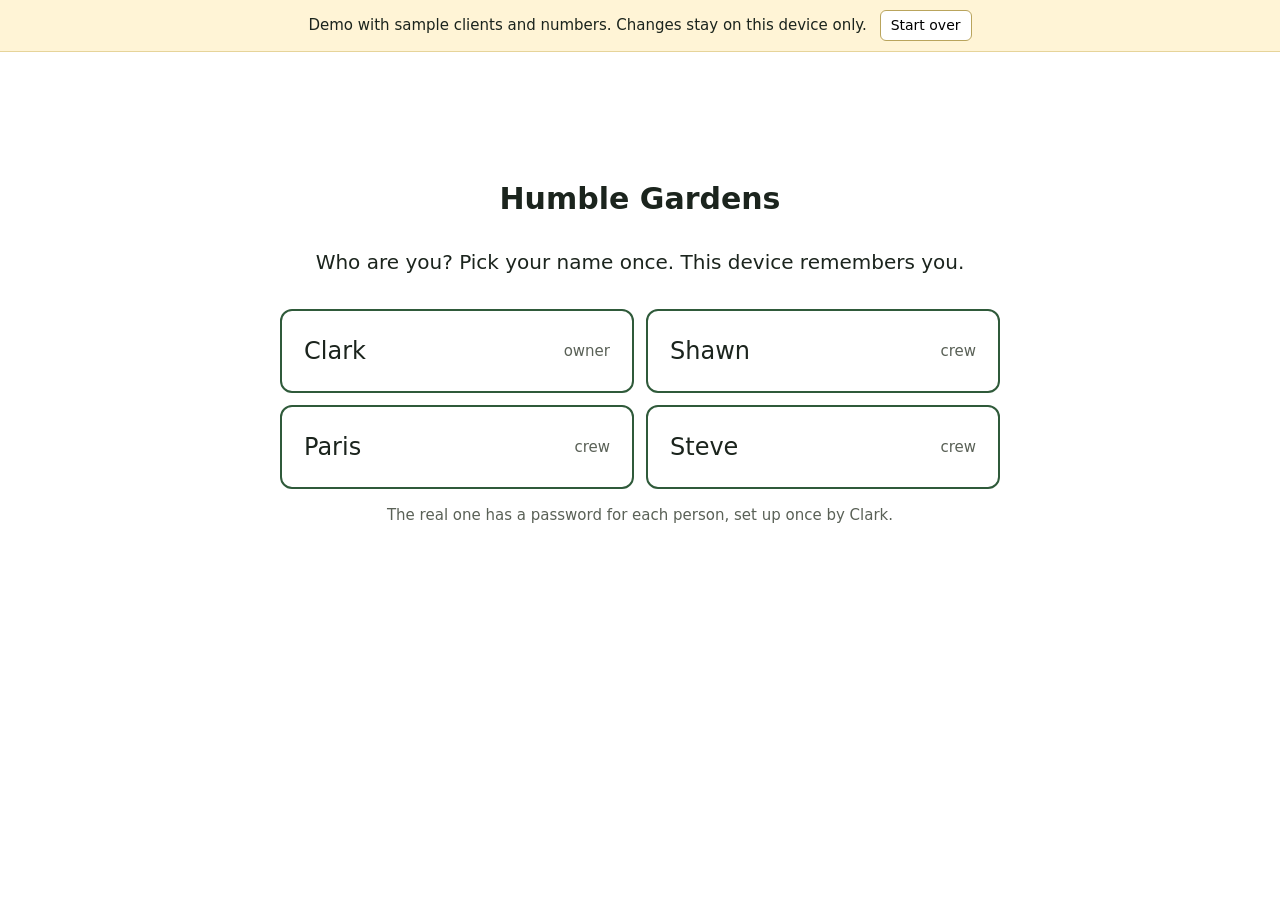
==== office/index.html @ 283f51b6 "Office demo: pick your name once, remembered on the device; no Switch person Co-Authored-By: Claude " ====
<!doctype html>
<html lang="en">
<head>
<meta charset="utf-8">
<meta name="viewport" content="width=device-width,initial-scale=1">
<meta name="robots" content="noindex">
<title>Humble Gardens Office</title>
<style>
:root{--g:#2f5a3a;--gl:#e4efe6;--ink:#1b241d;--mute:#5a6157;--line:#d5dbd3;--bg:#fff;--warn:#fff4d6}
*{box-sizing:border-box}
body{margin:0;background:var(--bg);color:var(--ink);font:17px/1.5 system-ui,-apple-system,Segoe UI,sans-serif}
.demo{background:var(--warn);border-bottom:1px solid #e6d49a;padding:10px 16px;font-size:15px;text-align:center}
.demo button{font:inherit;font-size:14px;margin-left:8px;padding:4px 10px;border:1px solid #b9a45c;background:#fff;border-radius:6px;cursor:pointer}
main{max-width:760px;margin:0 auto;padding:12px 16px 60px}
.top{display:flex;justify-content:space-between;align-items:center;gap:8px;flex-wrap:wrap}
.top a{color:var(--g);font-size:17px}
h1{font-size:30px;margin:10px 0 6px}h2{font-size:22px;margin:24px 0 10px}
a{color:var(--g)}
.big{display:block;width:100%;padding:22px;margin-top:18px;font:inherit;font-size:24px;background:var(--g);color:#fff;border:0;border-radius:12px;cursor:pointer;text-align:center;text-decoration:none}
.who{display:grid;gap:12px;margin-top:12px}
.who button{font:inherit;font-size:24px;padding:22px;border:2px solid var(--g);border-radius:12px;background:#fff;color:var(--ink);cursor:pointer;text-align:left;display:flex;justify-content:space-between;align-items:center}
.who small{font-size:15px;color:var(--mute)}
.days{display:grid;gap:10px}
.day{display:flex;justify-content:space-between;align-items:center;padding:20px;font-size:22px;border:2px solid var(--g);border-radius:12px;color:#1d3a25;text-decoration:none;background:#fff}
.day small{font-size:16px;color:var(--mute);margin-left:6px}.day.done{background:var(--gl)}.day.today{border-width:4px}
.day.future{border-color:#ddd;color:#666;padding:12px 20px;font-size:18px}.day i{font-size:16px;color:var(--mute)}
.day .l{display:flex;flex-direction:column}.day .jobs{font-size:14px;color:var(--mute);margin:2px 0 0}.day small{font-size:17px;color:#3c463f}.day.future small{color:#666}
.saved{background:var(--gl);border:2px solid var(--g);border-radius:12px;padding:14px;font-size:20px}
.stick{position:fixed;left:0;right:0;bottom:0;background:var(--bg);padding:6px 16px 12px;box-shadow:0 -6px 16px rgba(0,0,0,.08)}.stick .big{margin-top:4px}.stick .big small{display:block;font-size:17px;opacity:.9;white-space:nowrap;overflow:hidden;text-overflow:ellipsis}
body.entry main{padding-bottom:150px}.err{color:#a33;font-size:19px;margin:6px 0;min-height:1em}
.sample{position:absolute;right:16px;top:12px;font-size:13px;letter-spacing:1px;color:#a07a1a;border:1px solid #d7b45a;background:var(--warn);padding:2px 8px;border-radius:6px}.inv{position:relative}
.grid{display:grid;grid-template-columns:repeat(auto-fill,minmax(140px,1fr));gap:10px}.hrs{grid-template-columns:repeat(4,1fr)}
.pick{display:block;position:relative}.pick input{position:absolute;opacity:0}
.pick span{display:block;padding:20px 8px;text-align:center;font-size:20px;border:2px solid var(--g);border-radius:12px;cursor:pointer;background:#fff}
.pick input:checked+span{background:var(--g);color:#fff}.pick input:focus-visible+span{outline:3px solid #e0a020}.wide{margin-top:16px}
.hi,.total{font-size:20px}.wk{display:flex;justify-content:space-between;font-size:18px}
.have{padding-left:20px}.have li{font-size:20px;margin:8px 0}
.btn{font:inherit;font-size:16px;padding:8px 14px;border:1px solid var(--g);border-radius:8px;background:#fff;color:var(--g);cursor:pointer}
.btn.fill{background:var(--g);color:#fff}
.tiles{display:grid;grid-template-columns:repeat(auto-fit,minmax(150px,1fr));gap:10px}
.tile{border:1px solid var(--line);border-radius:12px;padding:12px 14px}.tile b{display:block;font-size:24px}.tile span{color:var(--mute);font-size:15px}
table{border-collapse:collapse;width:100%}td,th{border-bottom:1px solid var(--line);padding:8px 6px;text-align:left;vertical-align:top}th{font-size:14px;color:var(--mute);font-weight:600}
td.n,th.n{text-align:right;white-space:nowrap}
.tabs{display:flex;gap:6px;flex-wrap:wrap;margin:8px 0 4px}.tabs a{padding:8px 14px;border-radius:999px;border:1px solid var(--line);text-decoration:none;color:var(--ink)}.tabs a.on{background:var(--g);color:#fff;border-color:var(--g)}
.status{font-size:14px;padding:2px 8px;border-radius:999px;background:#eee}.status.paid{background:var(--gl);color:var(--g)}.status.sent{background:#e6eef8;color:#2a4d7a}
form.row{display:grid;grid-template-columns:repeat(auto-fit,minmax(150px,1fr));gap:8px;align-items:end}
form.row label{font-size:14px;color:var(--mute)}form.row input{width:100%;font:inherit;padding:10px;border:1px solid var(--line);border-radius:8px}
.note{color:var(--mute);font-size:15px}
.inv{border:1px solid var(--line);border-radius:12px;padding:24px;margin-top:12px;background:#fff}
.inv h3{margin:0;font-size:26px}.inv .sub{color:var(--mute);font-size:14px}
.acts{display:flex;gap:8px;flex-wrap:wrap;margin-top:14px}
.scroll{overflow-x:auto}
@media screen and (min-width:900px){
main{max-width:1120px;padding:16px 32px 60px}
.who{grid-template-columns:1fr 1fr;width:100%;max-width:720px;margin:12px auto 0}body:has(.who) main{text-align:center;min-height:72vh;display:flex;flex-direction:column;justify-content:center}body:has(.who) .who button{text-align:left}
.days{grid-template-columns:repeat(auto-fit,minmax(120px,1fr));gap:8px}
@media (min-width:1000px){.days{grid-template-columns:repeat(7,1fr)}}
.day,.day.future{flex-direction:column;align-items:stretch;justify-content:space-between;min-height:180px;padding:16px 14px;font-size:20px}
.day .l{min-width:0}.day .jobs{white-space:normal;overflow-wrap:anywhere}.day>span:last-child{margin-top:10px;font-size:18px}
.grid{grid-template-columns:repeat(3,1fr)}.grid.hrs{grid-template-columns:repeat(10,1fr)}
.stick{position:static;padding:8px 0 12px;box-shadow:none;border-top:1px solid var(--line);margin-top:16px}.stick .big{margin:4px 0 0}
body.entry main{padding-bottom:60px}
main.rail{display:grid;grid-template-columns:190px minmax(0,1fr);column-gap:36px;align-items:start}
main.rail .top{grid-column:1/-1}
main.rail .tabs{grid-column:1;grid-row:2/span 99;flex-direction:column;gap:4px;position:sticky;top:16px;margin-top:4px;max-height:calc(100vh - 32px);overflow:auto}
main.rail .tabs a:not(.on):hover{background:var(--gl)}main.rail .tabs a:focus-visible{outline:3px solid #e0a020}
main.rail .tabs a{padding:12px 16px;border-radius:10px;border-color:transparent;font-size:18px}main.rail .tabs a.on{border-color:var(--g)}
main.rail>:not(.top):not(.tabs){grid-column:2}main.rail h2:first-of-type{margin-top:8px}
.tiles{grid-template-columns:repeat(auto-fit,minmax(150px,1fr))}.tile{padding:14px 16px;display:flex;flex-direction:column;min-height:104px}.tile span{font-size:14px;line-height:1.4}.tile b{margin-top:auto}
.inv{width:680px;max-width:100%;min-height:880px;padding:56px 64px 48px;margin:18px 0 0;box-shadow:0 2px 14px rgba(0,0,0,.08)}.inv h2{font-size:26px}main.rail .big{margin-bottom:24px;padding:16px;font-size:21px}
.acts{margin:12px 0 0;flex-wrap:nowrap}.acts .btn{padding:8px 12px;white-space:nowrap}.acts .status{align-self:center;font-size:16px}
}
@media print{.demo,.top,.tabs,.acts,.noprint{display:none!important}.inv{border:0;padding:0;width:auto;max-width:none;min-height:0;margin:0}main,main.rail{display:block;padding:0;max-width:none}}
</style>
</head>
<body>
<div class="demo">Demo with sample clients and numbers. Changes stay on this device only. <button type="button" id="reset">Start over</button></div>
<main id="app"></main>
<script>
// CORE START — billing rules. Money in cents, time in minutes.
const hourlyCents = (mins, rate) => Math.floor((mins * rate + 30) / 60);   // half-up to the cent
function invoiceLines(client, cards) {
  // The flat price covers regular visits; hourly is only for extra work.
  const reg = cards.filter(c => !c.extra).reduce((a, c) => a + c.mins, 0);
  const ext = cards.filter(c => c.extra).reduce((a, c) => a + c.mins, 0);
  const flat = client.flat, rate = client.rate, out = [];
  const line = (descr, m, cents) => { if (m) out.push({ descr, mins: m, cents }); };
  if (flat) out.push({ descr: "Monthly service", mins: 0, cents: flat });
  if (rate && !flat) line("Labor (hourly)", reg + ext, hourlyCents(reg + ext, rate));
  else if (rate) { line("Regular visits (included in monthly service)", reg, 0); line("Extra work (hourly)", ext, hourlyCents(ext, rate)); }
  else line("Labor (included in monthly service)", reg + ext, 0);
  return out;
}
const total = lines => lines.reduce((a, l) => a + l.cents, 0);
function canAddHours(cards, user, day, mins, today) {
  if (day > today) return "That day hasn't happened yet.";
  if (!(mins > 0 && mins <= 960)) return "Hours must be between 0 and 16.";
  const have = cards.filter(c => c.user === user && c.day === day).reduce((a, c) => a + c.mins, 0);
  if (have + mins > 960) return "That's more than 16 hours on one day.";
  return "";
}
// CORE END
if (typeof module !== "undefined") { module.exports = { hourlyCents, invoiceLines, total, canAddHours }; }
else (function () {   // a function scope, not a bare block: WebKit hoists block functions above the block's const (blank page in Safari, 10-08)
const KEY = "hg_office_demo_v1", CREW = ["Shawn", "Paris", "Steve"];
const pad = n => String(n).padStart(2, "0");
const iso = d => `${d.getFullYear()}-${pad(d.getMonth() + 1)}-${pad(d.getDate())}`;
const fromIso = s => { const [y, m, d] = s.split("-").map(Number); return new Date(y, m - 1, d); };
const addDays = (s, n) => { const d = fromIso(s); d.setDate(d.getDate() + n); return iso(d); };
const TODAY = iso(new Date()), MONTH = TODAY.slice(0, 7);
const money = c => "$" + (c / 100).toLocaleString("en-US", { minimumFractionDigits: 2, maximumFractionDigits: 2 });
const hrs = m => { const h = Math.floor(m / 60), r = m % 60; if (r && r !== 30) return `${h}h ${pad(r)}m`; const n = (h ? h : "") + (r ? "½" : ""); return m <= 60 ? n + " hr" : n + " hrs"; };
const E = s => String(s).replace(/[&<>"']/g, c => ({ "&": "&amp;", "<": "&lt;", ">": "&gt;", '"': "&quot;", "'": "&#39;" }[c]));
const monthName = m => fromIso(m + "-01").toLocaleString("en-US", { month: "long", year: "numeric" });

function seed() {
  const clients = [
    { id: 1, name: "Sample client A", property: "Sample property, Waimea", flat: 30000, rate: 0 },
    { id: 2, name: "Sample client B", property: "Sample property, Kailua-Kona", flat: 0, rate: 6000 },
    { id: 3, name: "Sample client C", property: "Sample property, Waikoloa", flat: 25000, rate: 5000 },
  ];
  const cards = []; let id = 1;
  // sample hours on past weekdays of this month only
  for (let d = MONTH + "-01"; d < TODAY && d.startsWith(MONTH); d = addDays(d, 1)) {
    const wd = fromIso(d).getDay(); if (wd === 0 || wd === 6) continue;
    const n = Number(d.slice(8));
    cards.push({ id: id++, user: "Shawn", client: 1 + (n % 3), day: d, mins: 240 + (n % 3) * 60, extra: false });
    cards.push({ id: id++, user: "Paris", client: 1 + ((n + 1) % 3), day: d, mins: 360, extra: false });
    if (wd === 1 || wd === 3) cards.push({ id: id++, user: "Steve", client: 3, day: d, mins: 180, extra: false });
    if (wd === 2) cards.push({ id: id++, user: "Steve", client: 3, day: d, mins: 120, extra: true });
  }
  return { clients, cards, invoices: {}, expenses: [{ id: 1, day: MONTH + "-02", cents: 8450, what: "Sample: fuel" }], next: id };
}
const validDay = d => /^\d{4}-\d{2}-\d{2}$/.test(d || "") && iso(fromIso(d)) === d;
let S; try { S = JSON.parse(localStorage.getItem(KEY)); } catch (e) { S = null; }
if (!S || !Array.isArray(S.cards) || !Array.isArray(S.clients) || !S.invoices || !Array.isArray(S.expenses)) S = seed();
const save = () => { try { localStorage.setItem(KEY, JSON.stringify(S)); } catch (e) {} };
// You say who you are once; the device remembers and there is no switching. "Start over" (demo only) clears it with the sample data.
let who = null; try { who = localStorage.getItem("hg_who"); } catch (e) {}
if (who && who !== "Clark" && !CREW.includes(who)) who = null;
const setWho = w => { who = w; try { w ? localStorage.setItem("hg_who", w) : localStorage.removeItem("hg_who"); } catch (e) {} };
const app = document.getElementById("app");
const go = h => { location.hash = h; };
const clientOf = id => S.clients.find(c => c.id === id);
const monthCards = (cid, m) => S.cards.filter(c => c.client === cid && c.day.startsWith(m));
function invoice(cid, m) {
  const k = cid + "|" + m, inv = S.invoices[k];
  return inv || null;
}
function prepare(m) {
  for (const c of S.clients) {
    const k = c.id + "|" + m, inv = S.invoices[k];
    if (inv && inv.status !== "draft") continue;   // sent/paid invoices are never rebuilt
    const lines = invoiceLines(c, monthCards(c.id, m));
    S.invoices[k] = { client: c.id, month: m, status: "draft", lines, issued: TODAY, no: (inv && inv.no) || Math.max(0, ...Object.values(S.invoices).map(i => i.no)) + 1 };
  }
  save();
}

function top(title) {
  return `<div class="top"><h1>${E(title)}</h1><span>${E(who)}</span></div>`;
}

function login() {
  app.innerHTML = `<h1>Humble Gardens</h1><p class="hi">Who are you? Pick your name once. This device remembers you.</p><div class="who">
    <button data-who="Clark">Clark <small>owner</small></button>
    ${CREW.map(n => `<button data-who="${n}">${n} <small>crew</small></button>`).join("")}</div>
    <p class="note">The real one has a password for each person, set up once by Clark.</p>`;
}

function crewWeek(q) {
  let w = validDay(q.w) ? q.w : TODAY; if (w > TODAY) w = TODAY;
  const dow = (fromIso(w).getDay() + 6) % 7, mon = addDays(w, -dow);
  const days = [...Array(7)].map((_, i) => addDays(mon, i));
  const got = {}, jobs = {};
  for (const c of S.cards) if (c.user === who && c.day >= days[0] && c.day <= days[6]) { got[c.day] = (got[c.day] || 0) + c.mins; (jobs[c.day] = jobs[c.day] || []).push(clientOf(c.client).name); }
  const tiles = days.map(d => {
    const dt = fromIso(d), lab = `<em style="font-style:normal">${dt.toLocaleString("en-US", { weekday: "short" })} <small>${dt.toLocaleString("en-US", { month: "short" })} ${dt.getDate()}</small></em>`;
    const m = got[d] || 0;
    if (d > TODAY) return `<div class="day future">${lab}<span><i>later</i></span></div>`;
    const j = jobs[d] ? `<small class="jobs">${[...new Set(jobs[d])].map(E).join(", ")}</small>` : "";
    return `<a class="day${m ? " done" : ""}${d === TODAY ? " today" : ""}" href="#day/${d}"><span class="l">${lab}${j}</span><span>${m ? `<b>${hrs(m)}</b>` : "<i>add hours</i>"}</span></a>`;
  }).join("");
  const next = addDays(mon, 7);
  const sum = Object.values(got).reduce((a, b) => a + b, 0);
  const saved = q.saved && /^[\d½]+ hrs? at .+ on [A-Z][a-z]+day$/.test(q.saved) ? `<p class="saved">Saved: ${E(q.saved)}</p>` : "";
  app.innerHTML = top("My hours") + saved + `<p class="hi">Aloha ${E(who)}. Pick a day, then the job and the hours.</p>
    <p class="wk"><a href="#week/${addDays(mon, -7)}">&larr; Last week</a>${next <= TODAY ? `<a href="#week/${next}">Next week &rarr;</a>` : ""}</p>
    <div class="days">${tiles}</div><p class="total">This week: <b>${hrs(sum)}</b></p>`;
}

function crewDay(d, err) {
  if (!validDay(d) || d > TODAY) return go("");
  document.body.classList.add("entry");
  const dt = fromIso(d);
  const have = S.cards.filter(c => c.user === who && c.day === d).map(c =>
    `<li>${E(clientOf(c.client).name)}${c.extra ? " (extra work)" : ""}: <b>${hrs(c.mins)}</b> <button class="btn" data-del="${c.id}">Remove</button></li>`).join("");
  const jobs = S.clients.map(c => `<label class="pick"><input type="radio" name="client" value="${c.id}"><span>${E(c.name)}</span></label>`).join("");
  const tiles = [...Array(20)].map((_, i) => `<label class="pick"><input type="radio" name="mins" value="${(i + 1) * 30}"><span>${hrs((i + 1) * 30)}</span></label>`).join("");
  app.innerHTML = top("My hours") + `<p><a href="#week/${d}">&larr; Back to the week</a></p>
    <h2 style="font-size:28px">${dt.toLocaleString("en-US", { weekday: "long" })}, ${dt.toLocaleString("en-US", { month: "long" })} ${dt.getDate()}</h2>
    ${err ? `<p style="color:#a33;font-size:20px">${E(err)}</p>` : ""}
    ${have ? `<h2>Already in</h2><ul class="have">${have}</ul>` : ""}
    <form id="hours"><h2>1. Which job?</h2><div class="grid">${jobs}</div>
    <h2>2. How many hours?</h2><div class="grid hrs">${tiles}</div>
    <label class="pick wide"><input type="checkbox" name="extra"><span>This was extra work, on top of the usual visit</span></label>
    <div class="stick"><p id="msg" class="err"></p><button class="big" id="savebtn">Save</button></div></form>`;
  const form = document.getElementById("hours"), btn = document.getElementById("savebtn"), msg = document.getElementById("msg");
  form.oninput = () => { const f = new FormData(form), c = f.get("client"), m = f.get("mins"); msg.textContent = "";
    btn.innerHTML = c && m ? `Save ${hrs(Number(m))}<small>${E(clientOf(Number(c)).name)}</small>` : c ? "Now pick the hours" : m ? "Now pick the job" : "Save"; };
  form.onsubmit = e => {
    e.preventDefault(); const f = new FormData(form), mins = Number(f.get("mins")), cid = Number(f.get("client"));
    if (!cid) { msg.textContent = "Pick a job first."; return; } if (!mins) { msg.textContent = "Pick the hours."; return; }
    const bad = canAddHours(S.cards, who, d, mins, TODAY); if (bad) { msg.textContent = bad; return; }
    S.cards.push({ id: S.next++, user: who, client: cid, day: d, mins, extra: f.get("extra") === "on" }); save();
    location.hash = `week/${d}?saved=${encodeURIComponent(hrs(mins) + " at " + clientOf(cid).name + " on " + fromIso(d).toLocaleString("en-US", { weekday: "long" }))}`;
  };
}

function ownerTabs(on, m) {
  const t = [["Dashboard", ""], ["Invoices", "invoices"], ["Hours", "hours"], ["Clients", "clients"], ["Expenses", "expenses"]];
  return `<div class="tabs">${t.map(([l, h]) => `<a href="#${h}${h ? "/" : ""}${h ? m : "m/" + m}" class="${on === l ? "on" : ""}">${l}</a>`).join("")}</div>`;
}
function monthNav(base, m) {
  const d = fromIso(m + "-01"), p = new Date(d.getFullYear(), d.getMonth() - 1, 1), n = new Date(d.getFullYear(), d.getMonth() + 1, 1);
  const pm = iso(p).slice(0, 7), nm = iso(n).slice(0, 7);
  return `<p class="wk"><a href="#${base}${pm}">&larr; ${monthName(pm)}</a><b>${monthName(m)}</b>${nm <= MONTH ? `<a href="#${base}${nm}">${monthName(nm)} &rarr;</a>` : "<span></span>"}</p>`;
}
function invsFor(m) { return Object.values(S.invoices).filter(i => i.month === m); }

function ownerDash(m) {
  const inv = invsFor(m), sum = s => inv.filter(i => !s || i.status === s).reduce((a, i) => a + total(i.lines), 0);
  const exp = S.expenses.filter(x => x.day.startsWith(m)).reduce((a, x) => a + x.cents, 0);
  const mins = S.cards.filter(c => c.day.startsWith(m)).reduce((a, c) => a + c.mins, 0);
  const per = S.clients.map(c => { const cs = monthCards(c.id, m), i = invoice(c.id, m);
    return `<tr><td>${E(c.name)}</td><td class="n">${(t => t ? hrs(t) : "0")(cs.reduce((a, x) => a + x.mins, 0))}</td><td class="n">${(ex => ex ? hrs(ex) : "—")(cs.filter(x => x.extra).reduce((a, x) => a + x.mins, 0))}</td><td class="n">${i ? money(total(i.lines)) + ` <span class="status ${i.status}">${i.status}</span>` : "—"}</td></tr>`; }).join("");
  app.innerHTML = top("Office") + ownerTabs("Dashboard", m) + monthNav("m/", m) + `
    <div class="tiles"><div class="tile"><span>Invoiced</span><b>${money(sum())}</b></div><div class="tile"><span>Paid</span><b>${money(sum("paid"))}</b></div>
    <div class="tile"><span>Owed (sent, unpaid)</span><b>${money(sum("sent"))}</b></div><div class="tile"><span>Expenses (sample)</span><b>${money(exp)}</b></div>
    <div class="tile"><span>Crew hours (sample)</span><b>${mins ? hrs(mins) : "0"}</b></div></div>
    ${inv.length ? `<p class="note">${inv.filter(i => i.status === "draft").length} draft${inv.filter(i => i.status === "draft").length === 1 ? "" : "s"} (${money(sum("draft"))}) not sent yet. Invoiced counts drafts too.</p>` : `<p class="note">No invoices for ${monthName(m)} yet.</p><a class="big" href="#invoices/${m}">Prepare invoices for ${monthName(m)}</a>`}
    <h2>By client</h2><div class="scroll"><table><tr><th>Client</th><th class="n">Hours</th><th class="n">Extra</th><th class="n">Invoice</th></tr>${per}</table></div>`;
}

function ownerInvoices(m) {
  const rows = S.clients.map(c => { const i = invoice(c.id, m); if (!i) return "";
    const basis = [c.flat ? `flat ${money(c.flat)}` : "", ...i.lines.filter(l => l.cents && l.mins).map(l => `${hrs(l.mins)} × ${money(c.rate)}/h`)].filter(Boolean).join(" + ") || "no charge";
    return `<tr><td><a href="#invoice/${c.id}/${m}">${E(c.name)}</a><br><span class="note">${basis}</span></td><td class="n">${money(total(i.lines))}</td><td><span class="status ${i.status}">${i.status}${i.paid_method ? " · " + i.paid_method : ""}</span></td></tr>`; }).join("");
  app.innerHTML = top("Office") + ownerTabs("Invoices", m) + monthNav("invoices/", m) + `
    <button class="${rows ? "btn fill" : "big"}" data-prep="${m}" style="margin-top:6px">${rows ? "Prepare again (updates drafts)" : `Prepare invoices for ${monthName(m)}`}</button>
    <p class="note">Builds a draft for every client from the crew's hours. Drafts update each time you press it; sent and paid invoices stay as they are.</p>
    ${rows ? `<div class="scroll"><table><tr><th>Client</th><th class="n">Total</th><th>Status</th></tr>${rows}</table></div>` : ""}`;
}

function ownerInvoice(cid, m) {
  const c = clientOf(cid), i = invoice(cid, m); if (!i) return go("invoices/" + m);
  const lines = i.lines.filter(l => l.cents).map(l => `<tr><td>${E(l.descr)}</td>${i.lines.some(x => x.cents && x.mins) ? `<td class="n">${l.mins ? hrs(l.mins) : ""}</td>` : ""}<td class="n">${money(l.cents)}</td></tr>`).join("");
  const hasHrs = i.lines.some(l => l.cents && l.mins);
  const incl = i.lines.filter(l => !l.cents && l.mins).map(l => `${hrs(l.mins)} of regular visits included in the monthly service`).join("; ");
  const acts = `<div class="acts noprint"><span class="status ${i.status}">${i.status}${i.paid_method ? " · " + i.paid_method : ""}</span><button class="btn fill" onclick="print()">Print / save as PDF</button>
    ${i.status === "draft" ? `<button class="btn" data-sent="${cid}|${m}">Mark as sent</button>` : ""}
    ${i.status !== "paid" ? ["cash", "check", "bank"].map(x => `<button class="btn" data-pay="${cid}|${m}|${x}">Paid by ${x}</button>`).join("") : ""}</div>`;
  app.innerHTML = top("Office") + ownerTabs("Invoices", m) + `<p class="noprint"><a href="#invoices/${m}">&larr; All invoices</a></p>` + acts + `
    <div class="inv"><div class="sample">SAMPLE</div><h3>Humble Gardens</h3><div class="sub">Big Island, Hawaii · 808-987-0674</div>
    <h2 style="margin-top:20px">Invoice ${m}-${String(i.no).padStart(4, "0")}</h2><p>Billed to: <b>${E(c.name)}</b><br>${E(c.property)}</p>
    <p class="sub">Date: ${fromIso(i.issued || TODAY).toLocaleDateString("en-US", { month: "long", day: "numeric", year: "numeric" })} · Due: ${fromIso(addDays(i.issued || TODAY, 14)).toLocaleDateString("en-US", { month: "long", day: "numeric", year: "numeric" })}</p>
    <table><tr><th>Description</th>${hasHrs ? '<th class="n">Hours</th>' : ""}<th class="n">Amount</th></tr>${lines}
    <tr><td><b>Total</b></td>${hasHrs ? "<td></td>" : ""}<td class="n"><b>${money(total(i.lines))}</b></td></tr></table>
    ${incl ? `<p class="sub">${incl}.</p>` : ""}<p>Pay by cash, check, or bank transfer. Mahalo!</p>
    ${i.status === "paid" ? `<p>Paid by ${E(i.paid_method)} on ${E(i.paid_on)}. Mahalo.</p>` : ""}</div>
    <p class="note noprint">You send it yourself: in the real one this invoice becomes a PDF attached to an email.</p>`;
}

function ownerHours(m) {
  const people = CREW.map(p => { const cs = S.cards.filter(c => c.user === p && c.day.startsWith(m));
    return `<tr><td>${p}</td><td class="n">${hrs(cs.reduce((a, c) => a + c.mins, 0)) || "0"}</td><td class="n">${cs.length}</td></tr>`; }).join("");
  const recent = S.cards.filter(c => c.day.startsWith(m)).sort((a, b) => b.day.localeCompare(a.day) || b.id - a.id).slice(0, 30).map(c =>
    `<tr><td>${c.day.slice(5)}</td><td>${c.user}</td><td>${E(clientOf(c.client).name)}${c.extra ? " (extra)" : ""}</td><td class="n">${hrs(c.mins)}</td></tr>`).join("");
  app.innerHTML = top("Office") + ownerTabs("Hours", m) + monthNav("hours/", m) + `
    <h2>By person</h2><table><tr><th>Crew</th><th class="n">Hours</th><th class="n">Entries</th></tr>${people}</table>
    <h2>Latest entries</h2><div class="scroll"><table><tr><th>Day</th><th>Who</th><th>Job</th><th class="n">Hours</th></tr>${recent || `<tr><td colspan="4">No hours entered for ${monthName(m)}.</td></tr>`}</table></div>`;
}

function ownerClients(m) {
  const rows = S.clients.map(c => `<tr><td>${E(c.name)}<br><span class="note">${E(c.property)}</span></td><td class="n">${c.flat ? money(c.flat) + "/mo" : "—"}</td><td class="n">${c.rate ? money(c.rate) + "/h" : "—"}</td></tr>`).join("");
  app.innerHTML = top("Office") + ownerTabs("Clients", m) + `
    <div class="scroll"><table><tr><th>Client</th><th class="n">Flat</th><th class="n">Hourly</th></tr>${rows}</table></div>
    <h2>Add a client</h2><form class="row" id="cl"><label>Name<input name="name" required></label><label>Property<input name="property"></label>
    <label>Flat $ per month<input name="flat" inputmode="decimal" value="0"></label><label>Hourly $ (extra work)<input name="rate" inputmode="decimal" value="0"></label>
    <button class="btn fill">Add</button></form>`;
  document.getElementById("cl").onsubmit = e => { e.preventDefault(); const f = new FormData(e.target);
    if (![f.get("flat") || 0, f.get("rate") || 0].every(v => isFinite(Number(v)) && Number(v) >= 0)) return alert("Please enter the prices as numbers, like 250 or 45.50.");
    S.clients.push({ id: Math.max(...S.clients.map(c => c.id)) + 1, name: f.get("name"), property: f.get("property"), flat: Math.round(Number(f.get("flat") || 0) * 100), rate: Math.round(Number(f.get("rate") || 0) * 100) }); save(); safe(); };
}

function ownerExpenses(m) {
  const rows = S.expenses.filter(x => x.day.startsWith(m)).map(x => `<tr><td>${x.day.slice(5)}</td><td>${E(x.what)}</td><td class="n">${money(x.cents)}</td></tr>`).join("");
  app.innerHTML = top("Office") + ownerTabs("Expenses", m) + monthNav("expenses/", m) + `
    <div class="scroll"><table><tr><th>Day</th><th>What for</th><th class="n">Amount</th></tr>${rows || `<tr><td colspan="3">No expenses for ${monthName(m)}.</td></tr>`}</table></div>
    <h2>Add an expense</h2><form class="row" id="ex"><label>Day<input name="day" type="date" value="${TODAY}" required></label><label>What for<input name="what" required></label>
    <label>Amount $<input name="amt" inputmode="decimal" required></label><button class="btn fill">Add</button></form>`;
  document.getElementById("ex").onsubmit = e => { e.preventDefault(); const f = new FormData(e.target);
    if (!isFinite(Number(f.get("amt"))) || Number(f.get("amt")) <= 0) return alert("Please enter the amount as a number, like 84.50.");
    S.expenses.push({ id: Math.max(0, ...S.expenses.map(x => x.id)) + 1, day: f.get("day"), what: f.get("what"), cents: Math.round(Number(f.get("amt")) * 100) }); save(); safe(); };
}

function render() {
  document.body.classList.remove("entry"); scrollTo(0, 0);
  if (!who) return login();
  const [path, qs] = (location.hash.slice(1) || "").split("?"), [r, a, b] = path.split("/"), q = Object.fromEntries(new URLSearchParams(qs || ""));
  if (who !== "Clark") return r === "day" ? crewDay(a) : crewWeek({ w: r === "week" ? a : "", saved: q.saved });
  const m = /^\d{4}-(0[1-9]|1[0-2])$/.test(a || "") && a <= MONTH ? a : MONTH;
  if (r === "invoices") return ownerInvoices(m);
  if (r === "invoice") return ownerInvoice(Number(a), b);
  if (r === "hours") return ownerHours(m);
  if (r === "clients") return ownerClients(m);
  if (r === "expenses") return ownerExpenses(m);
  return ownerDash(m);
}
document.addEventListener("click", e => {
  const t = e.target.closest("[data-who],[data-del],[data-prep],[data-sent],[data-pay]"); if (!t) return;
  e.preventDefault(); const d = t.dataset;
  if (d.who) { setWho(d.who); location.hash = ""; }
  else if (d.del) { if (!confirm("Remove this entry?")) return; S.cards = S.cards.filter(c => !(c.id === Number(d.del) && c.user === who)); save(); }
  else if (d.prep) prepare(d.prep);
  else if (d.sent) { const i = S.invoices[d.sent]; if (i.status === "draft") i.status = "sent"; save(); }
  else if (d.pay) { const [c, m, x] = d.pay.split("|"), i = S.invoices[c + "|" + m]; i.status = "paid"; i.paid_method = x; i.paid_on = TODAY; save(); }
  safe();
});
document.getElementById("reset").onclick = () => { if (confirm("Start the demo over? This clears the sample data and who you are on this device.")) { S = seed(); save(); setWho(null); location.hash = ""; safe(); } };
const safe = () => { try { render(); app.classList.toggle("rail", !!app.querySelector(".tabs")); } catch (e) { app.innerHTML = '<h1>Something went wrong</h1><p class="hi">Tap "Start over" at the top.</p>'; } };
window.addEventListener("hashchange", safe);
safe();
})();
</script>
</body>
</html>
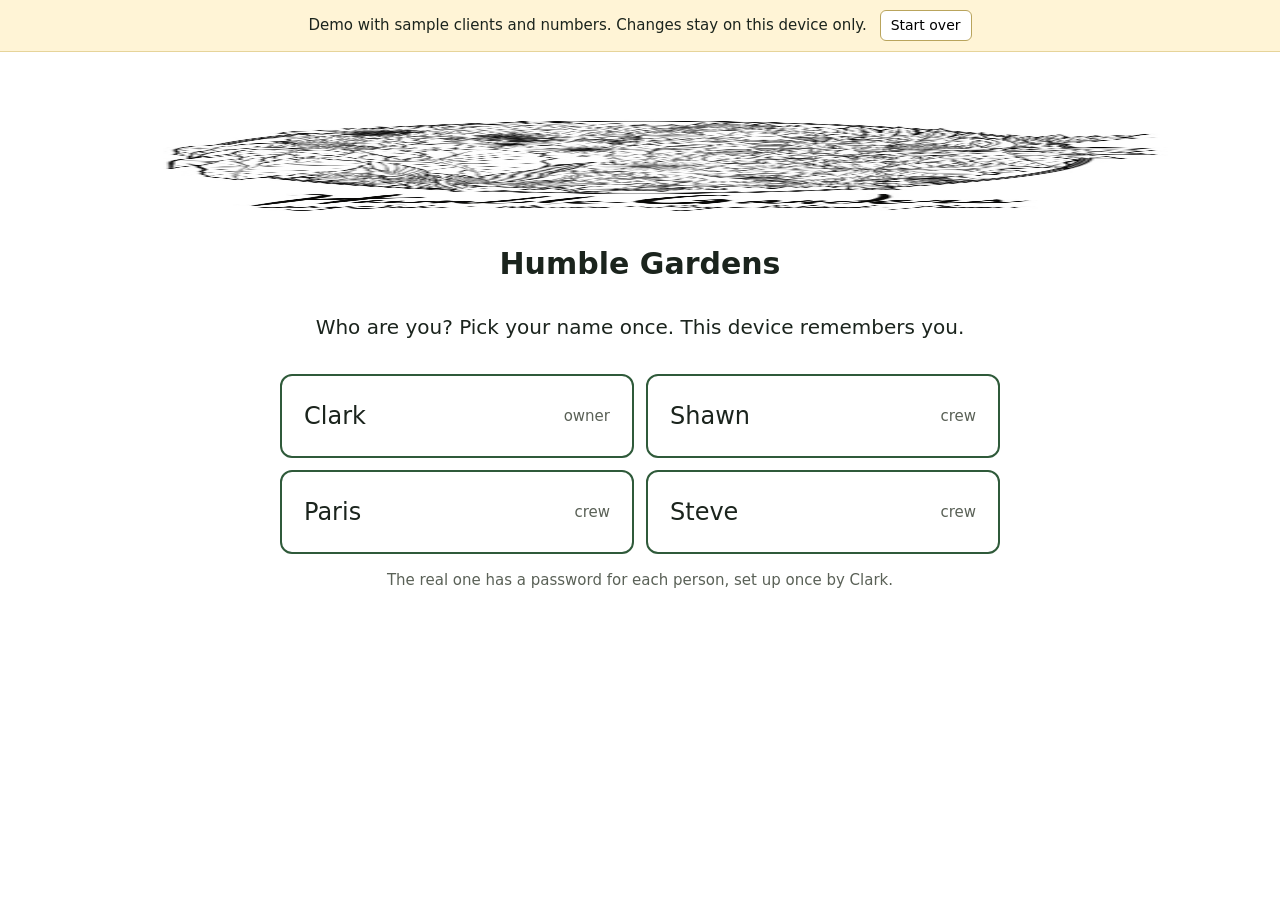
==== commit b16350b7: "Office demo: Clark 10-08 additions — non-billable labour, crew day notes + task ticks onto invoice l" ====
--- a/office/index.html
+++ b/office/index.html
@@ -50,6 +50,10 @@
 .inv h3{margin:0;font-size:26px}.inv .sub{color:var(--mute);font-size:14px}
 .acts{display:flex;gap:8px;flex-wrap:wrap;margin-top:14px}
 .scroll{overflow-x:auto}
+.logo{display:block;height:120px;width:auto;margin:6px 0 4px}.inv .logo{height:96px;margin:0 0 10px}.invhead{display:flex;gap:18px;align-items:flex-start}
+.ticks{display:grid;grid-template-columns:repeat(auto-fill,minmax(150px,1fr));gap:8px}.ticks .pick span{padding:12px 6px;font-size:17px}
+.notes label{display:block;font-size:18px;margin:14px 0 4px}.notes textarea,.notes input[type=text],.inv textarea{width:100%;font:inherit;font-size:17px;padding:10px;border:1px solid var(--line);border-radius:8px}
+.nb{color:var(--mute)}.print-only{display:none}.work td{font-size:15px}
 @media screen and (min-width:900px){
 main{max-width:1120px;padding:16px 32px 60px}
 .who{grid-template-columns:1fr 1fr;width:100%;max-width:720px;margin:12px auto 0}body:has(.who) main{text-align:center;min-height:72vh;display:flex;flex-direction:column;justify-content:center}body:has(.who) .who button{text-align:left}
@@ -66,11 +70,11 @@
 main.rail .tabs a:not(.on):hover{background:var(--gl)}main.rail .tabs a:focus-visible{outline:3px solid #e0a020}
 main.rail .tabs a{padding:12px 16px;border-radius:10px;border-color:transparent;font-size:18px}main.rail .tabs a.on{border-color:var(--g)}
 main.rail>:not(.top):not(.tabs){grid-column:2}main.rail h2:first-of-type{margin-top:8px}
-.tiles{grid-template-columns:repeat(auto-fit,minmax(150px,1fr))}.tile{padding:14px 16px;display:flex;flex-direction:column;min-height:104px}.tile span{font-size:14px;line-height:1.4}.tile b{margin-top:auto}
+.tiles{grid-template-columns:repeat(auto-fit,minmax(125px,1fr))}.tile{padding:14px 16px;display:flex;flex-direction:column;min-height:104px}.tile span{font-size:14px;line-height:1.4}.tile b{margin-top:auto}
 .inv{width:680px;max-width:100%;min-height:880px;padding:56px 64px 48px;margin:18px 0 0;box-shadow:0 2px 14px rgba(0,0,0,.08)}.inv h2{font-size:26px}main.rail .big{margin-bottom:24px;padding:16px;font-size:21px}
 .acts{margin:12px 0 0;flex-wrap:nowrap}.acts .btn{padding:8px 12px;white-space:nowrap}.acts .status{align-self:center;font-size:16px}
 }
-@media print{.demo,.top,.tabs,.acts,.noprint{display:none!important}.inv{border:0;padding:0;width:auto;max-width:none;min-height:0;margin:0}main,main.rail{display:block;padding:0;max-width:none}}
+@media print{.print-only{display:inline!important}.inv textarea{display:none!important}.demo,.top,.tabs,.acts,.noprint,.inv textarea+button{display:none!important}.inv{border:0;padding:0;width:auto;max-width:none;min-height:0;margin:0}main,main.rail{display:block;padding:0;max-width:none}}
 </style>
 </head>
 <body>
@@ -80,6 +84,7 @@
 // CORE START — billing rules. Money in cents, time in minutes.
 const hourlyCents = (mins, rate) => Math.floor((mins * rate + 30) / 60);   // half-up to the cent
 function invoiceLines(client, cards) {
+  cards = billableCards(cards);   // non-client labour is never billed
   // The flat price covers regular visits; hourly is only for extra work.
   const reg = cards.filter(c => !c.extra).reduce((a, c) => a + c.mins, 0);
   const ext = cards.filter(c => c.extra).reduce((a, c) => a + c.mins, 0);
@@ -99,8 +104,26 @@
   if (have + mins > 960) return "That's more than 16 hours on one day.";
   return "";
 }
+// Non-client labour (Clark 10-08): counts as crew hours, never billed. Cards carry cat instead of a client.
+const NONBILL = ["Drive Time/Dump Run", "Supply/Materials Pick-up", "Company/Office Work", "Truck Maintenance", "Other"];
+const TASKS = ["hedging", "mowing", "weed whacking", "weeding", "pest spraying", "fertilization", "pruning", "tree trimming", "irrigation repairs", "irrigation checks", "dump run", "new planting", "tree removal", "blowing", "hand watering", "debris removal", "digging", "pole saw cutting", "equipment repair", "truck fueling", "misc"];
+const billableCards = cards => cards.filter(c => !c.cat);
+const nonBillMins = cards => cards.filter(c => c.cat).reduce((a, c) => a + c.mins, 0);
+// One draft-invoice note per day the crew worked at this client: ticked items + "what did you do" + "client needs to know".
+function dayNotes(cards, logs) {
+  const out = {};
+  for (const c of billableCards(cards)) {
+    const l = logs[c.user + "|" + c.day] || {}, t = out[c.day] || (out[c.day] = { tasks: [], text: [] });
+    for (const x of [...(l.tasks || []), ...(l.tags || [])]) if (!t.tasks.includes(x)) t.tasks.push(x);
+    for (const x of [l.did, l.client]) if (x && !t.text.includes(x)) t.text.push(x);
+  }
+  return Object.keys(out).sort().map(day => { const t = out[day], a = t.tasks.join(", ");
+    return { day, text: [a && a[0].toUpperCase() + a.slice(1), ...t.text].filter(Boolean).join(". ") }; }).filter(n => n.text);
+}
+// Rebuilding a draft keeps any day note Clark has edited.
+const mergeNotes = (old, fresh) => fresh.map(n => { const o = (old || []).find(x => x.day === n.day && x.edited); return o || n; });
 // CORE END
-if (typeof module !== "undefined") { module.exports = { hourlyCents, invoiceLines, total, canAddHours }; }
+if (typeof module !== "undefined") { module.exports = { hourlyCents, invoiceLines, total, canAddHours, NONBILL, TASKS, billableCards, nonBillMins, dayNotes, mergeNotes }; }
 else (function () {   // a function scope, not a bare block: WebKit hoists block functions above the block's const (blank page in Safari, 10-08)
 const KEY = "hg_office_demo_v1", CREW = ["Shawn", "Paris", "Steve"];
 const pad = n => String(n).padStart(2, "0");
@@ -111,6 +134,10 @@
 const money = c => "$" + (c / 100).toLocaleString("en-US", { minimumFractionDigits: 2, maximumFractionDigits: 2 });
 const hrs = m => { const h = Math.floor(m / 60), r = m % 60; if (r && r !== 30) return `${h}h ${pad(r)}m`; const n = (h ? h : "") + (r ? "½" : ""); return m <= 60 ? n + " hr" : n + " hrs"; };
 const E = s => String(s).replace(/[&<>"']/g, c => ({ "&": "&amp;", "<": "&lt;", ">": "&gt;", '"': "&quot;", "'": "&#39;" }[c]));
+// Invoice header; Clark edits it under Settings. Sample values until he fills his in.
+const COMPANY = { name: "Humble Gardens", address: "Sample address, Waimea, HI", phone: "808-987-0674", email: "" };
+const LOGO = '<img class="logo" src="../logo.jpg" alt="Humble Gardens logo">';
+const jobName = c => c.cat || clientOf(c.client).name;
 const monthName = m => fromIso(m + "-01").toLocaleString("en-US", { month: "long", year: "numeric" });
 
 function seed() {
@@ -119,7 +146,7 @@
     { id: 2, name: "Sample client B", property: "Sample property, Kailua-Kona", flat: 0, rate: 6000 },
     { id: 3, name: "Sample client C", property: "Sample property, Waikoloa", flat: 25000, rate: 5000 },
   ];
-  const cards = []; let id = 1;
+  const cards = [], logs = {}; let id = 1;
   // sample hours on past weekdays of this month only
   for (let d = MONTH + "-01"; d < TODAY && d.startsWith(MONTH); d = addDays(d, 1)) {
     const wd = fromIso(d).getDay(); if (wd === 0 || wd === 6) continue;
@@ -128,12 +155,15 @@
     cards.push({ id: id++, user: "Paris", client: 1 + ((n + 1) % 3), day: d, mins: 360, extra: false });
     if (wd === 1 || wd === 3) cards.push({ id: id++, user: "Steve", client: 3, day: d, mins: 180, extra: false });
     if (wd === 2) cards.push({ id: id++, user: "Steve", client: 3, day: d, mins: 120, extra: true });
+    if (wd === 5) cards.push({ id: id++, user: "Steve", client: null, cat: NONBILL[n % 4], day: d, mins: 90, extra: false });
+    logs["Shawn|" + d] = { tasks: [TASKS[n % 21], TASKS[(n + 7) % 21]], tags: [], did: "", clark: "", client: "", supplies: n % 5 ? "" : "Sample: trimmer line", repairs: "" };
   }
-  return { clients, cards, invoices: {}, expenses: [{ id: 1, day: MONTH + "-02", cents: 8450, what: "Sample: fuel" }], next: id };
+  return { clients, cards, logs, company: { ...COMPANY }, invoices: {}, expenses: [{ id: 1, day: MONTH + "-02", cents: 8450, what: "Sample: fuel" }], next: id };
 }
 const validDay = d => /^\d{4}-\d{2}-\d{2}$/.test(d || "") && iso(fromIso(d)) === d;
 let S; try { S = JSON.parse(localStorage.getItem(KEY)); } catch (e) { S = null; }
 if (!S || !Array.isArray(S.cards) || !Array.isArray(S.clients) || !S.invoices || !Array.isArray(S.expenses)) S = seed();
+S.logs = S.logs || {}; S.company = { ...COMPANY, ...(S.company || {}) };   // devices from before 10-08
 const save = () => { try { localStorage.setItem(KEY, JSON.stringify(S)); } catch (e) {} };
 // You say who you are once; the device remembers and there is no switching. "Start over" (demo only) clears it with the sample data.
 let who = null; try { who = localStorage.getItem("hg_who"); } catch (e) {}
@@ -151,8 +181,8 @@
   for (const c of S.clients) {
     const k = c.id + "|" + m, inv = S.invoices[k];
     if (inv && inv.status !== "draft") continue;   // sent/paid invoices are never rebuilt
-    const lines = invoiceLines(c, monthCards(c.id, m));
-    S.invoices[k] = { client: c.id, month: m, status: "draft", lines, issued: TODAY, no: (inv && inv.no) || Math.max(0, ...Object.values(S.invoices).map(i => i.no)) + 1 };
+    const lines = invoiceLines(c, monthCards(c.id, m)), notes = mergeNotes(inv && inv.notes, dayNotes(monthCards(c.id, m), S.logs));
+    S.invoices[k] = { client: c.id, month: m, status: "draft", lines, notes, issued: TODAY, no: (inv && inv.no) || Math.max(0, ...Object.values(S.invoices).map(i => i.no)) + 1 };
   }
   save();
 }
@@ -162,7 +192,7 @@
 }
 
 function login() {
-  app.innerHTML = `<h1>Humble Gardens</h1><p class="hi">Who are you? Pick your name once. This device remembers you.</p><div class="who">
+  app.innerHTML = `${LOGO}<h1>${E(S.company.name)}</h1><p class="hi">Who are you? Pick your name once. This device remembers you.</p><div class="who">
     <button data-who="Clark">Clark <small>owner</small></button>
     ${CREW.map(n => `<button data-who="${n}">${n} <small>crew</small></button>`).join("")}</div>
     <p class="note">The real one has a password for each person, set up once by Clark.</p>`;
@@ -173,7 +203,7 @@
   const dow = (fromIso(w).getDay() + 6) % 7, mon = addDays(w, -dow);
   const days = [...Array(7)].map((_, i) => addDays(mon, i));
   const got = {}, jobs = {};
-  for (const c of S.cards) if (c.user === who && c.day >= days[0] && c.day <= days[6]) { got[c.day] = (got[c.day] || 0) + c.mins; (jobs[c.day] = jobs[c.day] || []).push(clientOf(c.client).name); }
+  for (const c of S.cards) if (c.user === who && c.day >= days[0] && c.day <= days[6]) { got[c.day] = (got[c.day] || 0) + c.mins; (jobs[c.day] = jobs[c.day] || []).push(jobName(c)); }
   const tiles = days.map(d => {
     const dt = fromIso(d), lab = `<em style="font-style:normal">${dt.toLocaleString("en-US", { weekday: "short" })} <small>${dt.toLocaleString("en-US", { month: "short" })} ${dt.getDate()}</small></em>`;
     const m = got[d] || 0;
@@ -183,7 +213,7 @@
   }).join("");
   const next = addDays(mon, 7);
   const sum = Object.values(got).reduce((a, b) => a + b, 0);
-  const saved = q.saved && /^[\d½]+ hrs? at .+ on [A-Z][a-z]+day$/.test(q.saved) ? `<p class="saved">Saved: ${E(q.saved)}</p>` : "";
+  const saved = q.saved && (q.saved === "notes" ? (q.saved = "your notes") : /^[\d½]+ hrs? at .+ on [A-Z][a-z]+day$/.test(q.saved)) ? `<p class="saved">Saved: ${E(q.saved)}</p>` : "";
   app.innerHTML = top("My hours") + saved + `<p class="hi">Aloha ${E(who)}. Pick a day, then the job and the hours.</p>
     <p class="wk"><a href="#week/${addDays(mon, -7)}">&larr; Last week</a>${next <= TODAY ? `<a href="#week/${next}">Next week &rarr;</a>` : ""}</p>
     <div class="days">${tiles}</div><p class="total">This week: <b>${hrs(sum)}</b></p>`;
@@ -192,33 +222,54 @@
 function crewDay(d, err) {
   if (!validDay(d) || d > TODAY) return go("");
   document.body.classList.add("entry");
-  const dt = fromIso(d);
+  const dt = fromIso(d), lg = S.logs[who + "|" + d] || {}, has = (k, x) => (lg[k] || []).includes(x) ? " checked" : "";
   const have = S.cards.filter(c => c.user === who && c.day === d).map(c =>
-    `<li>${E(clientOf(c.client).name)}${c.extra ? " (extra work)" : ""}: <b>${hrs(c.mins)}</b> <button class="btn" data-del="${c.id}">Remove</button></li>`).join("");
-  const jobs = S.clients.map(c => `<label class="pick"><input type="radio" name="client" value="${c.id}"><span>${E(c.name)}</span></label>`).join("");
+    `<li>${E(jobName(c))}${c.cat ? ' <span class="nb">(not billed)</span>' : c.extra ? " (extra work)" : ""}: <b>${hrs(c.mins)}</b> <button class="btn" data-del="${c.id}">Remove</button></li>`).join("");
+  const jobs = S.clients.map(c => `<label class="pick"><input type="radio" name="job" value="c${c.id}"><span>${E(c.name)}</span></label>`).join("");
+  const other = NONBILL.map(n => `<label class="pick"><input type="radio" name="job" value="n${E(n)}"><span>${E(n)}</span></label>`).join("");
   const tiles = [...Array(20)].map((_, i) => `<label class="pick"><input type="radio" name="mins" value="${(i + 1) * 30}"><span>${hrs((i + 1) * 30)}</span></label>`).join("");
+  const ticks = [...TASKS, ...(lg.tags || [])].map(t => `<label class="pick"><input type="checkbox" name="${TASKS.includes(t) ? "task" : "tag"}" value="${E(t)}"${has("tasks", t)}${has("tags", t)}><span>${E(t)}</span></label>`).join("");
+  const box = (n, l) => `<label for="n_${n}">${l}</label><textarea id="n_${n}" name="${n}" rows="2">${E(lg[n] || "")}</textarea>`;
   app.innerHTML = top("My hours") + `<p><a href="#week/${d}">&larr; Back to the week</a></p>
     <h2 style="font-size:28px">${dt.toLocaleString("en-US", { weekday: "long" })}, ${dt.toLocaleString("en-US", { month: "long" })} ${dt.getDate()}</h2>
     ${err ? `<p style="color:#a33;font-size:20px">${E(err)}</p>` : ""}
     ${have ? `<h2>Already in</h2><ul class="have">${have}</ul>` : ""}
     <form id="hours"><h2>1. Which job?</h2><div class="grid">${jobs}</div>
+    <h2>Not a client <span class="nb" style="font-size:16px">(counts as your hours, never billed)</span></h2><div class="grid">${other}</div>
     <h2>2. How many hours?</h2><div class="grid hrs">${tiles}</div>
-    <label class="pick wide"><input type="checkbox" name="extra"><span>This was extra work, on top of the usual visit</span></label>
-    <div class="stick"><p id="msg" class="err"></p><button class="big" id="savebtn">Save</button></div></form>`;
+    <label class="pick wide" id="extrabox"><input type="checkbox" name="extra"><span>This was extra work, on top of the usual visit</span></label>
+    <div class="stick"><p id="msg" class="err"></p><button class="big" id="savebtn">Save</button></div></form>
+    <form id="notes" class="notes"><h2>3. Notes for the day</h2>
+    <h2 style="font-size:19px">What did you do today?</h2><div class="ticks">${ticks}</div>
+    <label for="n_newtag">Add a tag</label><input type="text" id="n_newtag" name="newtag" placeholder="e.g. gutter cleaning">
+    ${box("did", "What did you do today? (your words)")}${box("clark", "Things Clark needs to know")}${box("client", "Things the client needs to know")}
+    ${box("supplies", "What supplies do we need?")}${box("repairs", "Any equipment repairs/replacements?")}
+    <p class="note">Ticked items, "what did you do" and "client needs to know" go onto that client's draft invoice for the day. Clark checks them before sending.</p>
+    <button class="big" id="notesbtn">Save notes</button></form>`;
   const form = document.getElementById("hours"), btn = document.getElementById("savebtn"), msg = document.getElementById("msg");
-  form.oninput = () => { const f = new FormData(form), c = f.get("client"), m = f.get("mins"); msg.textContent = "";
-    btn.innerHTML = c && m ? `Save ${hrs(Number(m))}<small>${E(clientOf(Number(c)).name)}</small>` : c ? "Now pick the hours" : m ? "Now pick the job" : "Save"; };
+  const pickName = v => v[0] === "c" ? clientOf(Number(v.slice(1))).name : v.slice(1);
+  form.oninput = () => { const f = new FormData(form), c = f.get("job"), m = f.get("mins"); msg.textContent = "";
+    document.getElementById("extrabox").hidden = !!c && c[0] === "n";
+    btn.innerHTML = c && m ? `Save ${hrs(Number(m))}<small>${E(pickName(c))}</small>` : c ? "Now pick the hours" : m ? "Now pick the job" : "Save"; };
   form.onsubmit = e => {
-    e.preventDefault(); const f = new FormData(form), mins = Number(f.get("mins")), cid = Number(f.get("client"));
-    if (!cid) { msg.textContent = "Pick a job first."; return; } if (!mins) { msg.textContent = "Pick the hours."; return; }
+    e.preventDefault(); const f = new FormData(form), mins = Number(f.get("mins")), job = f.get("job") || "";
+    if (!job) { msg.textContent = "Pick a job first."; return; } if (!mins) { msg.textContent = "Pick the hours."; return; }
     const bad = canAddHours(S.cards, who, d, mins, TODAY); if (bad) { msg.textContent = bad; return; }
-    S.cards.push({ id: S.next++, user: who, client: cid, day: d, mins, extra: f.get("extra") === "on" }); save();
-    location.hash = `week/${d}?saved=${encodeURIComponent(hrs(mins) + " at " + clientOf(cid).name + " on " + fromIso(d).toLocaleString("en-US", { weekday: "long" }))}`;
+    const nb = job[0] === "n" && NONBILL.includes(job.slice(1));
+    S.cards.push({ id: S.next++, user: who, client: nb ? null : Number(job.slice(1)), cat: nb ? job.slice(1) : undefined, day: d, mins, extra: !nb && f.get("extra") === "on" }); save();
+    location.hash = `week/${d}?saved=${encodeURIComponent(hrs(mins) + " at " + pickName(job) + " on " + fromIso(d).toLocaleString("en-US", { weekday: "long" }))}`;
   };
+  document.getElementById("notes").onsubmit = e => {
+    e.preventDefault(); const f = new FormData(e.target), t = (f.get("newtag") || "").trim().toLowerCase().slice(0, 40);
+    const tags = f.getAll("tag"); if (t && !TASKS.includes(t) && !tags.includes(t)) tags.push(t);
+    const tasks = f.getAll("task"); if (t && TASKS.includes(t) && !tasks.includes(t)) tasks.push(t);
+    S.logs[who + "|" + d] = { tasks, tags, ...Object.fromEntries(["did", "clark", "client", "supplies", "repairs"].map(k => [k, (f.get(k) || "").trim()])) }; save();
+    location.hash = `week/${d}?saved=notes`;
+  };
 }
 
 function ownerTabs(on, m) {
-  const t = [["Dashboard", ""], ["Invoices", "invoices"], ["Hours", "hours"], ["Clients", "clients"], ["Expenses", "expenses"]];
+  const t = [["Dashboard", ""], ["Invoices", "invoices"], ["Hours", "hours"], ["Clients", "clients"], ["Expenses", "expenses"], ["Crew notes", "notes"], ["Settings", "settings"]];
   return `<div class="tabs">${t.map(([l, h]) => `<a href="#${h}${h ? "/" : ""}${h ? m : "m/" + m}" class="${on === l ? "on" : ""}">${l}</a>`).join("")}</div>`;
 }
 function monthNav(base, m) {
@@ -231,15 +282,16 @@
 function ownerDash(m) {
   const inv = invsFor(m), sum = s => inv.filter(i => !s || i.status === s).reduce((a, i) => a + total(i.lines), 0);
   const exp = S.expenses.filter(x => x.day.startsWith(m)).reduce((a, x) => a + x.cents, 0);
-  const mins = S.cards.filter(c => c.day.startsWith(m)).reduce((a, c) => a + c.mins, 0);
+  const mc = S.cards.filter(c => c.day.startsWith(m)), mins = mc.reduce((a, c) => a + c.mins, 0), nb = nonBillMins(mc);
+  const nbRows = NONBILL.map(n => [n, mc.filter(c => c.cat === n).reduce((a, c) => a + c.mins, 0)]).filter(x => x[1]);
   const per = S.clients.map(c => { const cs = monthCards(c.id, m), i = invoice(c.id, m);
     return `<tr><td>${E(c.name)}</td><td class="n">${(t => t ? hrs(t) : "0")(cs.reduce((a, x) => a + x.mins, 0))}</td><td class="n">${(ex => ex ? hrs(ex) : "—")(cs.filter(x => x.extra).reduce((a, x) => a + x.mins, 0))}</td><td class="n">${i ? money(total(i.lines)) + ` <span class="status ${i.status}">${i.status}</span>` : "—"}</td></tr>`; }).join("");
   app.innerHTML = top("Office") + ownerTabs("Dashboard", m) + monthNav("m/", m) + `
     <div class="tiles"><div class="tile"><span>Invoiced</span><b>${money(sum())}</b></div><div class="tile"><span>Paid</span><b>${money(sum("paid"))}</b></div>
     <div class="tile"><span>Owed (sent, unpaid)</span><b>${money(sum("sent"))}</b></div><div class="tile"><span>Expenses (sample)</span><b>${money(exp)}</b></div>
-    <div class="tile"><span>Crew hours (sample)</span><b>${mins ? hrs(mins) : "0"}</b></div></div>
+    <div class="tile"><span>Crew hours (sample)</span><b>${mins ? hrs(mins) : "0"}</b></div><div class="tile" id="nbtile"><span>Non-billable labour (in crew hours)</span><b>${nb ? hrs(nb) : "0"}</b></div></div>
     ${inv.length ? `<p class="note">${inv.filter(i => i.status === "draft").length} draft${inv.filter(i => i.status === "draft").length === 1 ? "" : "s"} (${money(sum("draft"))}) not sent yet. Invoiced counts drafts too.</p>` : `<p class="note">No invoices for ${monthName(m)} yet.</p><a class="big" href="#invoices/${m}">Prepare invoices for ${monthName(m)}</a>`}
-    <h2>By client</h2><div class="scroll"><table><tr><th>Client</th><th class="n">Hours</th><th class="n">Extra</th><th class="n">Invoice</th></tr>${per}</table></div>`;
+    <h2>By client</h2><div class="scroll"><table><tr><th>Client</th><th class="n">Hours</th><th class="n">Extra</th><th class="n">Invoice</th></tr>${per}<tr class="nb" id="nbline"><td>Non-billable labour (not invoiced)${nbRows.length ? `<br><span class="note">${nbRows.map(([n, x]) => `${E(n)} ${hrs(x)}`).join(" · ")}</span>` : ""}</td><td class="n">${nb ? hrs(nb) : "0"}</td><td class="n">—</td><td class="n">not billed</td></tr></table></div>`;
 }
 
 function ownerInvoices(m) {
@@ -261,23 +313,23 @@
     ${i.status === "draft" ? `<button class="btn" data-sent="${cid}|${m}">Mark as sent</button>` : ""}
     ${i.status !== "paid" ? ["cash", "check", "bank"].map(x => `<button class="btn" data-pay="${cid}|${m}|${x}">Paid by ${x}</button>`).join("") : ""}</div>`;
   app.innerHTML = top("Office") + ownerTabs("Invoices", m) + `<p class="noprint"><a href="#invoices/${m}">&larr; All invoices</a></p>` + acts + `
-    <div class="inv"><div class="sample">SAMPLE</div><h3>Humble Gardens</h3><div class="sub">Big Island, Hawaii · 808-987-0674</div>
+    <div class="inv"><div class="sample">SAMPLE</div><div class="invhead">${LOGO}<div><h3>${E(S.company.name)}</h3><div class="sub" id="cohead">${[S.company.address, S.company.phone, S.company.email].filter(Boolean).map(E).join("<br>")}</div></div></div>
     <h2 style="margin-top:20px">Invoice ${m}-${String(i.no).padStart(4, "0")}</h2><p>Billed to: <b>${E(c.name)}</b><br>${E(c.property)}</p>
     <p class="sub">Date: ${fromIso(i.issued || TODAY).toLocaleDateString("en-US", { month: "long", day: "numeric", year: "numeric" })} · Due: ${fromIso(addDays(i.issued || TODAY, 14)).toLocaleDateString("en-US", { month: "long", day: "numeric", year: "numeric" })}</p>
     <table><tr><th>Description</th>${hasHrs ? '<th class="n">Hours</th>' : ""}<th class="n">Amount</th></tr>${lines}
     <tr><td><b>Total</b></td>${hasHrs ? "<td></td>" : ""}<td class="n"><b>${money(total(i.lines))}</b></td></tr></table>
-    ${incl ? `<p class="sub">${incl}.</p>` : ""}<p>Pay by cash, check, or bank transfer. Mahalo!</p>
+    ${incl ? `<p class="sub">${incl}.</p>` : ""}${(i.notes || []).length ? `<h3 style="font-size:19px;margin-top:18px">Work done</h3><table class="work">${i.notes.map((n, x) => `<tr><td style="white-space:nowrap">${fromIso(n.day).toLocaleDateString("en-US", { month: "short", day: "numeric" })}</td><td>${i.status === "draft" ? `<textarea rows="2" id="note${x}" aria-label="Note for ${n.day}">${E(n.text)}</textarea><button class="btn noprint" data-note="${cid}|${m}|${x}">Save note</button><span class="print-only">${E(n.text)}</span>` : E(n.text)}</td></tr>`).join("")}</table>` : ""}<p>Pay by cash, check, or bank transfer. Mahalo!</p>
     ${i.status === "paid" ? `<p>Paid by ${E(i.paid_method)} on ${E(i.paid_on)}. Mahalo.</p>` : ""}</div>
     <p class="note noprint">You send it yourself: in the real one this invoice becomes a PDF attached to an email.</p>`;
 }
 
 function ownerHours(m) {
   const people = CREW.map(p => { const cs = S.cards.filter(c => c.user === p && c.day.startsWith(m));
-    return `<tr><td>${p}</td><td class="n">${hrs(cs.reduce((a, c) => a + c.mins, 0)) || "0"}</td><td class="n">${cs.length}</td></tr>`; }).join("");
+    return `<tr><td>${p}</td><td class="n">${hrs(cs.reduce((a, c) => a + c.mins, 0)) || "0"}</td><td class="n">${(x => x ? hrs(x) : "—")(nonBillMins(cs))}</td><td class="n">${cs.length}</td></tr>`; }).join("");
   const recent = S.cards.filter(c => c.day.startsWith(m)).sort((a, b) => b.day.localeCompare(a.day) || b.id - a.id).slice(0, 30).map(c =>
-    `<tr><td>${c.day.slice(5)}</td><td>${c.user}</td><td>${E(clientOf(c.client).name)}${c.extra ? " (extra)" : ""}</td><td class="n">${hrs(c.mins)}</td></tr>`).join("");
+    `<tr><td>${c.day.slice(5)}</td><td>${c.user}</td><td>${E(jobName(c))}${c.cat ? ' <span class="nb">(not billed)</span>' : c.extra ? " (extra)" : ""}</td><td class="n">${hrs(c.mins)}</td></tr>`).join("");
   app.innerHTML = top("Office") + ownerTabs("Hours", m) + monthNav("hours/", m) + `
-    <h2>By person</h2><table><tr><th>Crew</th><th class="n">Hours</th><th class="n">Entries</th></tr>${people}</table>
+    <h2>By person</h2><table><tr><th>Crew</th><th class="n">Hours</th><th class="n">Not billed</th><th class="n">Entries</th></tr>${people}</table>
     <h2>Latest entries</h2><div class="scroll"><table><tr><th>Day</th><th>Who</th><th>Job</th><th class="n">Hours</th></tr>${recent || `<tr><td colspan="4">No hours entered for ${monthName(m)}.</td></tr>`}</table></div>`;
 }
 
@@ -302,6 +354,23 @@
   document.getElementById("ex").onsubmit = e => { e.preventDefault(); const f = new FormData(e.target);
     if (!isFinite(Number(f.get("amt"))) || Number(f.get("amt")) <= 0) return alert("Please enter the amount as a number, like 84.50.");
     S.expenses.push({ id: Math.max(0, ...S.expenses.map(x => x.id)) + 1, day: f.get("day"), what: f.get("what"), cents: Math.round(Number(f.get("amt")) * 100) }); save(); safe(); };
+}
+
+function ownerNotes(m) {
+  const rows = Object.entries(S.logs).filter(([k, l]) => k.split("|")[1].startsWith(m) && (l.clark || l.supplies || l.repairs))
+    .sort((a, b) => b[0].split("|")[1].localeCompare(a[0].split("|")[1])).map(([k, l]) => { const [u, d] = k.split("|");
+      return `<tr><td>${d.slice(5)}</td><td>${E(u)}</td><td>${E(l.clark || "")}</td><td>${E(l.supplies || "")}</td><td>${E(l.repairs || "")}</td></tr>`; }).join("");
+  app.innerHTML = top("Office") + ownerTabs("Crew notes", m) + monthNav("notes/", m) + `<p class="note">What the crew wrote for you: things you need to know, supplies needed, equipment repairs.</p>
+    <div class="scroll"><table id="crewnotes"><tr><th>Day</th><th>Who</th><th>For Clark</th><th>Supplies needed</th><th>Repairs/replacements</th></tr>${rows || `<tr><td colspan="5">No crew notes for ${monthName(m)}.</td></tr>`}</table></div>`;
+}
+
+function ownerSettings(m) {
+  const c = S.company, f = (k, l) => `<label>${l}<input name="${k}" value="${E(c[k] || "")}"></label>`;
+  app.innerHTML = top("Office") + ownerTabs("Settings", m) + `<h2>Invoice header</h2><p class="note">Shown at the top of every invoice, next to your logo.</p>
+    <form class="row" id="co">${f("name", "Company name")}${f("address", "Address")}${f("phone", "Phone")}${f("email", "Email")}<button class="btn fill">Save</button></form>
+    <p class="note">In the real one you can also upload a new logo here.</p>`;
+  document.getElementById("co").onsubmit = e => { e.preventDefault(); const f = new FormData(e.target);
+    S.company = Object.fromEntries(["name", "address", "phone", "email"].map(k => [k, (f.get(k) || "").trim()])); if (!S.company.name) S.company.name = COMPANY.name; save(); safe(); };
 }
 
 function render() {
@@ -315,14 +384,17 @@
   if (r === "hours") return ownerHours(m);
   if (r === "clients") return ownerClients(m);
   if (r === "expenses") return ownerExpenses(m);
+  if (r === "notes") return ownerNotes(m);
+  if (r === "settings") return ownerSettings(m);
   return ownerDash(m);
 }
 document.addEventListener("click", e => {
-  const t = e.target.closest("[data-who],[data-del],[data-prep],[data-sent],[data-pay]"); if (!t) return;
+  const t = e.target.closest("[data-who],[data-del],[data-prep],[data-sent],[data-pay],[data-note]"); if (!t) return;
   e.preventDefault(); const d = t.dataset;
   if (d.who) { setWho(d.who); location.hash = ""; }
   else if (d.del) { if (!confirm("Remove this entry?")) return; S.cards = S.cards.filter(c => !(c.id === Number(d.del) && c.user === who)); save(); }
   else if (d.prep) prepare(d.prep);
+  else if (d.note) { const [c, m, x] = d.note.split("|"), i = S.invoices[c + "|" + m]; if (i.status === "draft") { i.notes[x] = { day: i.notes[x].day, text: document.getElementById("note" + x).value.trim(), edited: true }; save(); } }
   else if (d.sent) { const i = S.invoices[d.sent]; if (i.status === "draft") i.status = "sent"; save(); }
   else if (d.pay) { const [c, m, x] = d.pay.split("|"), i = S.invoices[c + "|" + m]; i.status = "paid"; i.paid_method = x; i.paid_on = TODAY; save(); }
   safe();
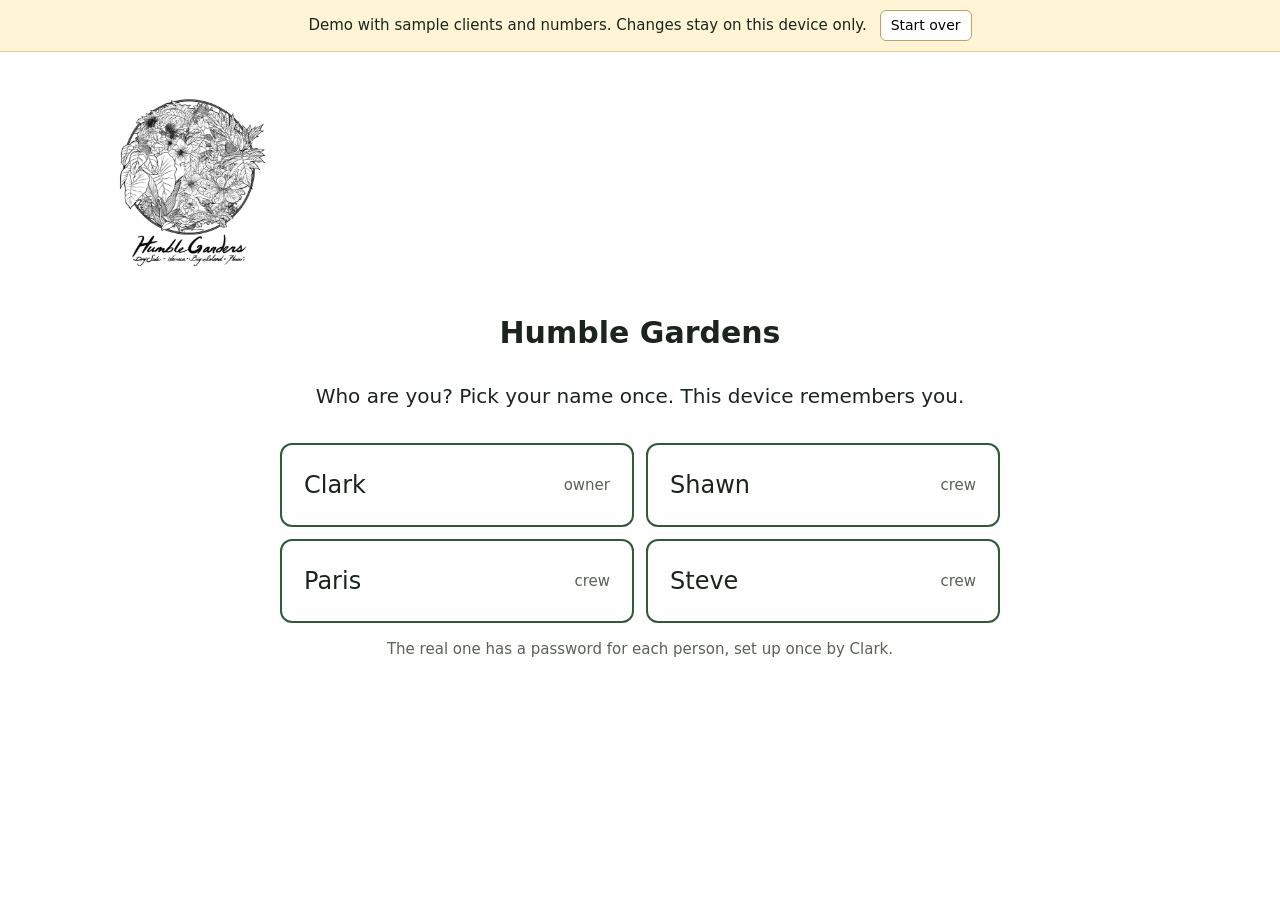
==== commit dad4fbc4: "Logo keeps its shape at every width: one shared logo.css (width-driven, aspect-ratio 484/700, never " ====
--- a/office/index.html
+++ b/office/index.html
@@ -5,6 +5,7 @@
 <meta name="viewport" content="width=device-width,initial-scale=1">
 <meta name="robots" content="noindex">
 <title>Humble Gardens Office</title>
+<link rel="stylesheet" href="../logo.css">
 <style>
 :root{--g:#2f5a3a;--gl:#e4efe6;--ink:#1b241d;--mute:#5a6157;--line:#d5dbd3;--bg:#fff;--warn:#fff4d6}
 *{box-sizing:border-box}
@@ -50,7 +51,7 @@
 .inv h3{margin:0;font-size:26px}.inv .sub{color:var(--mute);font-size:14px}
 .acts{display:flex;gap:8px;flex-wrap:wrap;margin-top:14px}
 .scroll{overflow-x:auto}
-.logo{display:block;height:120px;width:auto;margin:6px 0 4px}.inv .logo{height:96px;margin:0 0 10px}.invhead{display:flex;gap:18px;align-items:flex-start}
+.logo{--logo-w:clamp(110px,12vw,170px);margin:6px 0 4px}.inv .logo{--logo-w:110px;margin:0 0 10px}.invhead{display:flex;gap:18px;align-items:flex-start;padding-right:72px}
 .ticks{display:grid;grid-template-columns:repeat(auto-fill,minmax(150px,1fr));gap:8px}.ticks .pick span{padding:12px 6px;font-size:17px}
 .notes label{display:block;font-size:18px;margin:14px 0 4px}.notes textarea,.notes input[type=text],.inv textarea{width:100%;font:inherit;font-size:17px;padding:10px;border:1px solid var(--line);border-radius:8px}
 .nb{color:var(--mute)}.print-only{display:none}.work td{font-size:15px}
--- a/logo.css
+++ b/logo.css
@@ -0,0 +1,2 @@
+/* One rule for every Humble Gardens logo: width-driven, height follows the image (484x700), never squeezed by flex/grid. Pages set --logo-w only. */
+img.logo{display:block;width:var(--logo-w,150px);min-width:min(110px,100%);max-width:100%;height:auto;aspect-ratio:484/700;object-fit:contain;flex:none}
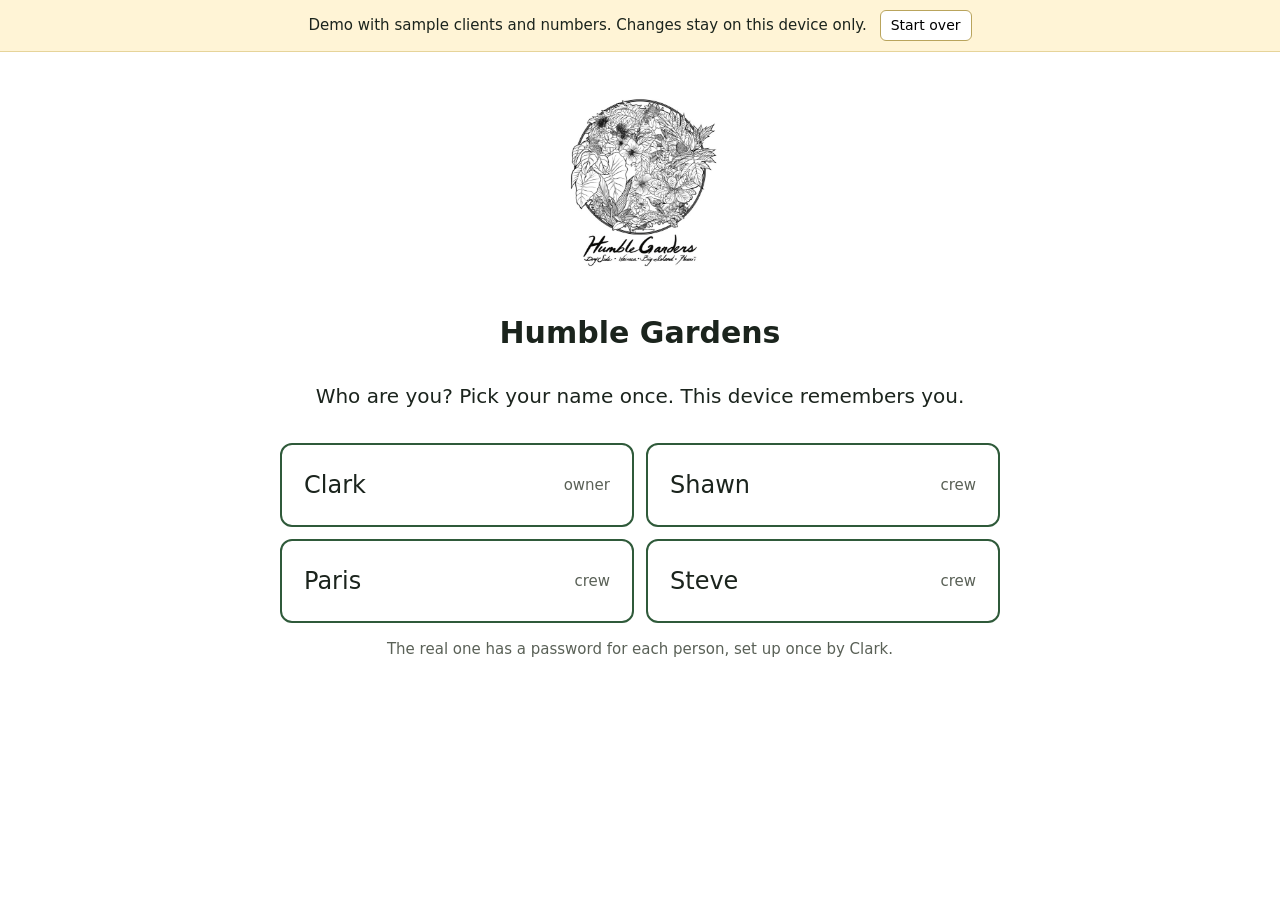
==== commit c0bdc3c8: "Office name-pick: centre the logo on desktop with the centred heading Co-Authored-By: Claude Opus 5." ====
--- a/office/index.html
+++ b/office/index.html
@@ -57,7 +57,7 @@
 .nb{color:var(--mute)}.print-only{display:none}.work td{font-size:15px}
 @media screen and (min-width:900px){
 main{max-width:1120px;padding:16px 32px 60px}
-.who{grid-template-columns:1fr 1fr;width:100%;max-width:720px;margin:12px auto 0}body:has(.who) main{text-align:center;min-height:72vh;display:flex;flex-direction:column;justify-content:center}body:has(.who) .who button{text-align:left}
+.who{grid-template-columns:1fr 1fr;width:100%;max-width:720px;margin:12px auto 0}body:has(.who) main{text-align:center;min-height:72vh;display:flex;flex-direction:column;justify-content:center}body:has(.who) main .logo{margin:6px auto 4px}body:has(.who) .who button{text-align:left}
 .days{grid-template-columns:repeat(auto-fit,minmax(120px,1fr));gap:8px}
 @media (min-width:1000px){.days{grid-template-columns:repeat(7,1fr)}}
 .day,.day.future{flex-direction:column;align-items:stretch;justify-content:space-between;min-height:180px;padding:16px 14px;font-size:20px}
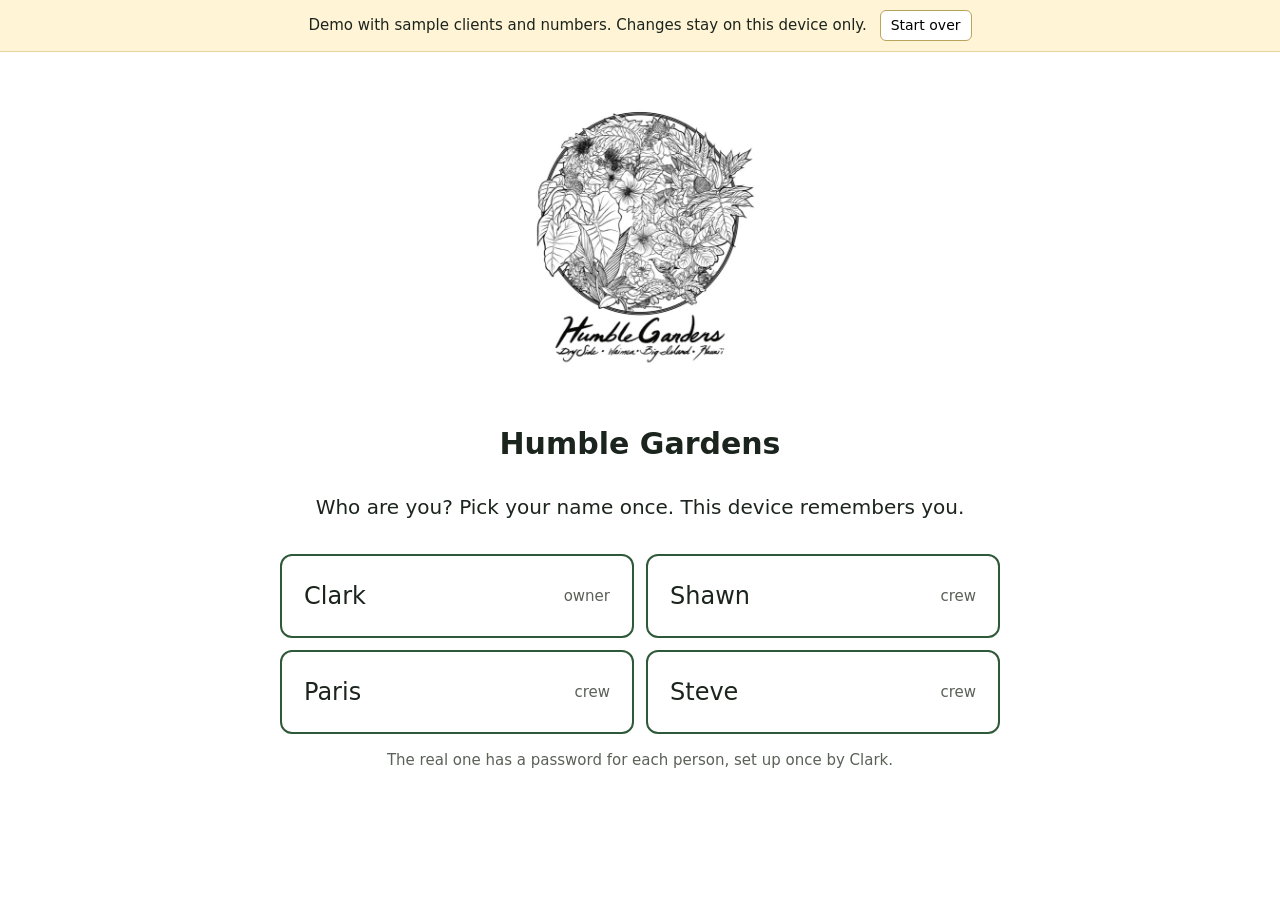
==== commit 058e899d: "Logo bigger and readable: name-pick 180–260px, invoice 150px, floor 140px; invoice header stacks und" ====
--- a/office/index.html
+++ b/office/index.html
@@ -51,7 +51,7 @@
 .inv h3{margin:0;font-size:26px}.inv .sub{color:var(--mute);font-size:14px}
 .acts{display:flex;gap:8px;flex-wrap:wrap;margin-top:14px}
 .scroll{overflow-x:auto}
-.logo{--logo-w:clamp(110px,12vw,170px);margin:6px 0 4px}.inv .logo{--logo-w:110px;margin:0 0 10px}.invhead{display:flex;gap:18px;align-items:flex-start;padding-right:72px}
+.logo{--logo-w:clamp(180px,18vw,260px);margin:6px 0 4px}.inv .logo{--logo-w:150px;margin:0 0 10px}@media (max-width:520px){.invhead{flex-direction:column;gap:4px;padding-right:0}}.invhead{display:flex;gap:18px;align-items:flex-start;padding-right:72px}
 .ticks{display:grid;grid-template-columns:repeat(auto-fill,minmax(150px,1fr));gap:8px}.ticks .pick span{padding:12px 6px;font-size:17px}
 .notes label{display:block;font-size:18px;margin:14px 0 4px}.notes textarea,.notes input[type=text],.inv textarea{width:100%;font:inherit;font-size:17px;padding:10px;border:1px solid var(--line);border-radius:8px}
 .nb{color:var(--mute)}.print-only{display:none}.work td{font-size:15px}
--- a/logo.css
+++ b/logo.css
@@ -1,2 +1,2 @@
 /* One rule for every Humble Gardens logo: width-driven, height follows the image (484x700), never squeezed by flex/grid. Pages set --logo-w only. */
-img.logo{display:block;width:var(--logo-w,150px);min-width:min(110px,100%);max-width:100%;height:auto;aspect-ratio:484/700;object-fit:contain;flex:none}
+img.logo{display:block;width:var(--logo-w,150px);min-width:min(140px,100%);max-width:100%;height:auto;aspect-ratio:484/700;object-fit:contain;flex:none}
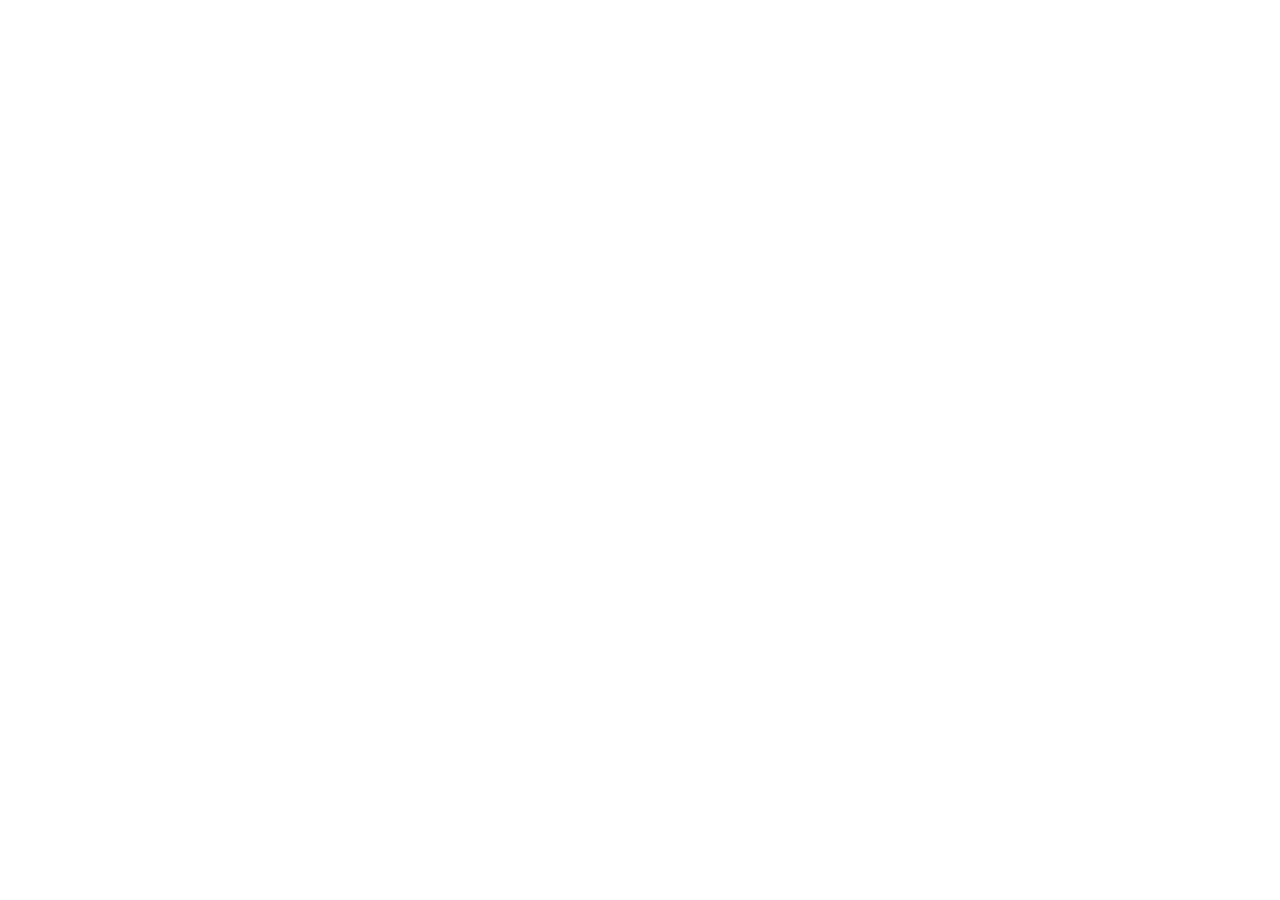
==== commit 535396d5: "Site: drop draft banner, Staff login -> office.humble-gardens.com, demo + backend.html redirect to t" ====
--- a/office/index.html
+++ b/office/index.html
@@ -1,410 +1,5 @@
 <!doctype html>
-<html lang="en">
-<head>
-<meta charset="utf-8">
-<meta name="viewport" content="width=device-width,initial-scale=1">
-<meta name="robots" content="noindex">
-<title>Humble Gardens Office</title>
-<link rel="stylesheet" href="../logo.css">
-<style>
-:root{--g:#2f5a3a;--gl:#e4efe6;--ink:#1b241d;--mute:#5a6157;--line:#d5dbd3;--bg:#fff;--warn:#fff4d6}
-*{box-sizing:border-box}
-body{margin:0;background:var(--bg);color:var(--ink);font:17px/1.5 system-ui,-apple-system,Segoe UI,sans-serif}
-.demo{background:var(--warn);border-bottom:1px solid #e6d49a;padding:10px 16px;font-size:15px;text-align:center}
-.demo button{font:inherit;font-size:14px;margin-left:8px;padding:4px 10px;border:1px solid #b9a45c;background:#fff;border-radius:6px;cursor:pointer}
-main{max-width:760px;margin:0 auto;padding:12px 16px 60px}
-.top{display:flex;justify-content:space-between;align-items:center;gap:8px;flex-wrap:wrap}
-.top a{color:var(--g);font-size:17px}
-h1{font-size:30px;margin:10px 0 6px}h2{font-size:22px;margin:24px 0 10px}
-a{color:var(--g)}
-.big{display:block;width:100%;padding:22px;margin-top:18px;font:inherit;font-size:24px;background:var(--g);color:#fff;border:0;border-radius:12px;cursor:pointer;text-align:center;text-decoration:none}
-.who{display:grid;gap:12px;margin-top:12px}
-.who button{font:inherit;font-size:24px;padding:22px;border:2px solid var(--g);border-radius:12px;background:#fff;color:var(--ink);cursor:pointer;text-align:left;display:flex;justify-content:space-between;align-items:center}
-.who small{font-size:15px;color:var(--mute)}
-.days{display:grid;gap:10px}
-.day{display:flex;justify-content:space-between;align-items:center;padding:20px;font-size:22px;border:2px solid var(--g);border-radius:12px;color:#1d3a25;text-decoration:none;background:#fff}
-.day small{font-size:16px;color:var(--mute);margin-left:6px}.day.done{background:var(--gl)}.day.today{border-width:4px}
-.day.future{border-color:#ddd;color:#666;padding:12px 20px;font-size:18px}.day i{font-size:16px;color:var(--mute)}
-.day .l{display:flex;flex-direction:column}.day .jobs{font-size:14px;color:var(--mute);margin:2px 0 0}.day small{font-size:17px;color:#3c463f}.day.future small{color:#666}
-.saved{background:var(--gl);border:2px solid var(--g);border-radius:12px;padding:14px;font-size:20px}
-.stick{position:fixed;left:0;right:0;bottom:0;background:var(--bg);padding:6px 16px 12px;box-shadow:0 -6px 16px rgba(0,0,0,.08)}.stick .big{margin-top:4px}.stick .big small{display:block;font-size:17px;opacity:.9;white-space:nowrap;overflow:hidden;text-overflow:ellipsis}
-body.entry main{padding-bottom:150px}.err{color:#a33;font-size:19px;margin:6px 0;min-height:1em}
-.sample{position:absolute;right:16px;top:12px;font-size:13px;letter-spacing:1px;color:#a07a1a;border:1px solid #d7b45a;background:var(--warn);padding:2px 8px;border-radius:6px}.inv{position:relative}
-.grid{display:grid;grid-template-columns:repeat(auto-fill,minmax(140px,1fr));gap:10px}.hrs{grid-template-columns:repeat(4,1fr)}
-.pick{display:block;position:relative}.pick input{position:absolute;opacity:0}
-.pick span{display:block;padding:20px 8px;text-align:center;font-size:20px;border:2px solid var(--g);border-radius:12px;cursor:pointer;background:#fff}
-.pick input:checked+span{background:var(--g);color:#fff}.pick input:focus-visible+span{outline:3px solid #e0a020}.wide{margin-top:16px}
-.hi,.total{font-size:20px}.wk{display:flex;justify-content:space-between;font-size:18px}
-.have{padding-left:20px}.have li{font-size:20px;margin:8px 0}
-.btn{font:inherit;font-size:16px;padding:8px 14px;border:1px solid var(--g);border-radius:8px;background:#fff;color:var(--g);cursor:pointer}
-.btn.fill{background:var(--g);color:#fff}
-.tiles{display:grid;grid-template-columns:repeat(auto-fit,minmax(150px,1fr));gap:10px}
-.tile{border:1px solid var(--line);border-radius:12px;padding:12px 14px}.tile b{display:block;font-size:24px}.tile span{color:var(--mute);font-size:15px}
-table{border-collapse:collapse;width:100%}td,th{border-bottom:1px solid var(--line);padding:8px 6px;text-align:left;vertical-align:top}th{font-size:14px;color:var(--mute);font-weight:600}
-td.n,th.n{text-align:right;white-space:nowrap}
-.tabs{display:flex;gap:6px;flex-wrap:wrap;margin:8px 0 4px}.tabs a{padding:8px 14px;border-radius:999px;border:1px solid var(--line);text-decoration:none;color:var(--ink)}.tabs a.on{background:var(--g);color:#fff;border-color:var(--g)}
-.status{font-size:14px;padding:2px 8px;border-radius:999px;background:#eee}.status.paid{background:var(--gl);color:var(--g)}.status.sent{background:#e6eef8;color:#2a4d7a}
-form.row{display:grid;grid-template-columns:repeat(auto-fit,minmax(150px,1fr));gap:8px;align-items:end}
-form.row label{font-size:14px;color:var(--mute)}form.row input{width:100%;font:inherit;padding:10px;border:1px solid var(--line);border-radius:8px}
-.note{color:var(--mute);font-size:15px}
-.inv{border:1px solid var(--line);border-radius:12px;padding:24px;margin-top:12px;background:#fff}
-.inv h3{margin:0;font-size:26px}.inv .sub{color:var(--mute);font-size:14px}
-.acts{display:flex;gap:8px;flex-wrap:wrap;margin-top:14px}
-.scroll{overflow-x:auto}
-.logo{--logo-w:clamp(180px,18vw,260px);margin:6px 0 4px}.inv .logo{--logo-w:150px;margin:0 0 10px}@media (max-width:520px){.invhead{flex-direction:column;gap:4px;padding-right:0}}.invhead{display:flex;gap:18px;align-items:flex-start;padding-right:72px}
-.ticks{display:grid;grid-template-columns:repeat(auto-fill,minmax(150px,1fr));gap:8px}.ticks .pick span{padding:12px 6px;font-size:17px}
-.notes label{display:block;font-size:18px;margin:14px 0 4px}.notes textarea,.notes input[type=text],.inv textarea{width:100%;font:inherit;font-size:17px;padding:10px;border:1px solid var(--line);border-radius:8px}
-.nb{color:var(--mute)}.print-only{display:none}.work td{font-size:15px}
-@media screen and (min-width:900px){
-main{max-width:1120px;padding:16px 32px 60px}
-.who{grid-template-columns:1fr 1fr;width:100%;max-width:720px;margin:12px auto 0}body:has(.who) main{text-align:center;min-height:72vh;display:flex;flex-direction:column;justify-content:center}body:has(.who) main .logo{margin:6px auto 4px}body:has(.who) .who button{text-align:left}
-.days{grid-template-columns:repeat(auto-fit,minmax(120px,1fr));gap:8px}
-@media (min-width:1000px){.days{grid-template-columns:repeat(7,1fr)}}
-.day,.day.future{flex-direction:column;align-items:stretch;justify-content:space-between;min-height:180px;padding:16px 14px;font-size:20px}
-.day .l{min-width:0}.day .jobs{white-space:normal;overflow-wrap:anywhere}.day>span:last-child{margin-top:10px;font-size:18px}
-.grid{grid-template-columns:repeat(3,1fr)}.grid.hrs{grid-template-columns:repeat(10,1fr)}
-.stick{position:static;padding:8px 0 12px;box-shadow:none;border-top:1px solid var(--line);margin-top:16px}.stick .big{margin:4px 0 0}
-body.entry main{padding-bottom:60px}
-main.rail{display:grid;grid-template-columns:190px minmax(0,1fr);column-gap:36px;align-items:start}
-main.rail .top{grid-column:1/-1}
-main.rail .tabs{grid-column:1;grid-row:2/span 99;flex-direction:column;gap:4px;position:sticky;top:16px;margin-top:4px;max-height:calc(100vh - 32px);overflow:auto}
-main.rail .tabs a:not(.on):hover{background:var(--gl)}main.rail .tabs a:focus-visible{outline:3px solid #e0a020}
-main.rail .tabs a{padding:12px 16px;border-radius:10px;border-color:transparent;font-size:18px}main.rail .tabs a.on{border-color:var(--g)}
-main.rail>:not(.top):not(.tabs){grid-column:2}main.rail h2:first-of-type{margin-top:8px}
-.tiles{grid-template-columns:repeat(auto-fit,minmax(125px,1fr))}.tile{padding:14px 16px;display:flex;flex-direction:column;min-height:104px}.tile span{font-size:14px;line-height:1.4}.tile b{margin-top:auto}
-.inv{width:680px;max-width:100%;min-height:880px;padding:56px 64px 48px;margin:18px 0 0;box-shadow:0 2px 14px rgba(0,0,0,.08)}.inv h2{font-size:26px}main.rail .big{margin-bottom:24px;padding:16px;font-size:21px}
-.acts{margin:12px 0 0;flex-wrap:nowrap}.acts .btn{padding:8px 12px;white-space:nowrap}.acts .status{align-self:center;font-size:16px}
-}
-@media print{.print-only{display:inline!important}.inv textarea{display:none!important}.demo,.top,.tabs,.acts,.noprint,.inv textarea+button{display:none!important}.inv{border:0;padding:0;width:auto;max-width:none;min-height:0;margin:0}main,main.rail{display:block;padding:0;max-width:none}}
-</style>
-</head>
-<body>
-<div class="demo">Demo with sample clients and numbers. Changes stay on this device only. <button type="button" id="reset">Start over</button></div>
-<main id="app"></main>
-<script>
-// CORE START — billing rules. Money in cents, time in minutes.
-const hourlyCents = (mins, rate) => Math.floor((mins * rate + 30) / 60);   // half-up to the cent
-function invoiceLines(client, cards) {
-  cards = billableCards(cards);   // non-client labour is never billed
-  // The flat price covers regular visits; hourly is only for extra work.
-  const reg = cards.filter(c => !c.extra).reduce((a, c) => a + c.mins, 0);
-  const ext = cards.filter(c => c.extra).reduce((a, c) => a + c.mins, 0);
-  const flat = client.flat, rate = client.rate, out = [];
-  const line = (descr, m, cents) => { if (m) out.push({ descr, mins: m, cents }); };
-  if (flat) out.push({ descr: "Monthly service", mins: 0, cents: flat });
-  if (rate && !flat) line("Labor (hourly)", reg + ext, hourlyCents(reg + ext, rate));
-  else if (rate) { line("Regular visits (included in monthly service)", reg, 0); line("Extra work (hourly)", ext, hourlyCents(ext, rate)); }
-  else line("Labor (included in monthly service)", reg + ext, 0);
-  return out;
-}
-const total = lines => lines.reduce((a, l) => a + l.cents, 0);
-function canAddHours(cards, user, day, mins, today) {
-  if (day > today) return "That day hasn't happened yet.";
-  if (!(mins > 0 && mins <= 960)) return "Hours must be between 0 and 16.";
-  const have = cards.filter(c => c.user === user && c.day === day).reduce((a, c) => a + c.mins, 0);
-  if (have + mins > 960) return "That's more than 16 hours on one day.";
-  return "";
-}
-// Non-client labour (Clark 10-08): counts as crew hours, never billed. Cards carry cat instead of a client.
-const NONBILL = ["Drive Time/Dump Run", "Supply/Materials Pick-up", "Company/Office Work", "Truck Maintenance", "Other"];
-const TASKS = ["hedging", "mowing", "weed whacking", "weeding", "pest spraying", "fertilization", "pruning", "tree trimming", "irrigation repairs", "irrigation checks", "dump run", "new planting", "tree removal", "blowing", "hand watering", "debris removal", "digging", "pole saw cutting", "equipment repair", "truck fueling", "misc"];
-const billableCards = cards => cards.filter(c => !c.cat);
-const nonBillMins = cards => cards.filter(c => c.cat).reduce((a, c) => a + c.mins, 0);
-// One draft-invoice note per day the crew worked at this client: ticked items + "what did you do" + "client needs to know".
-function dayNotes(cards, logs) {
-  const out = {};
-  for (const c of billableCards(cards)) {
-    const l = logs[c.user + "|" + c.day] || {}, t = out[c.day] || (out[c.day] = { tasks: [], text: [] });
-    for (const x of [...(l.tasks || []), ...(l.tags || [])]) if (!t.tasks.includes(x)) t.tasks.push(x);
-    for (const x of [l.did, l.client]) if (x && !t.text.includes(x)) t.text.push(x);
-  }
-  return Object.keys(out).sort().map(day => { const t = out[day], a = t.tasks.join(", ");
-    return { day, text: [a && a[0].toUpperCase() + a.slice(1), ...t.text].filter(Boolean).join(". ") }; }).filter(n => n.text);
-}
-// Rebuilding a draft keeps any day note Clark has edited.
-const mergeNotes = (old, fresh) => fresh.map(n => { const o = (old || []).find(x => x.day === n.day && x.edited); return o || n; });
-// CORE END
-if (typeof module !== "undefined") { module.exports = { hourlyCents, invoiceLines, total, canAddHours, NONBILL, TASKS, billableCards, nonBillMins, dayNotes, mergeNotes }; }
-else (function () {   // a function scope, not a bare block: WebKit hoists block functions above the block's const (blank page in Safari, 10-08)
-const KEY = "hg_office_demo_v1", CREW = ["Shawn", "Paris", "Steve"];
-const pad = n => String(n).padStart(2, "0");
-const iso = d => `${d.getFullYear()}-${pad(d.getMonth() + 1)}-${pad(d.getDate())}`;
-const fromIso = s => { const [y, m, d] = s.split("-").map(Number); return new Date(y, m - 1, d); };
-const addDays = (s, n) => { const d = fromIso(s); d.setDate(d.getDate() + n); return iso(d); };
-const TODAY = iso(new Date()), MONTH = TODAY.slice(0, 7);
-const money = c => "$" + (c / 100).toLocaleString("en-US", { minimumFractionDigits: 2, maximumFractionDigits: 2 });
-const hrs = m => { const h = Math.floor(m / 60), r = m % 60; if (r && r !== 30) return `${h}h ${pad(r)}m`; const n = (h ? h : "") + (r ? "½" : ""); return m <= 60 ? n + " hr" : n + " hrs"; };
-const E = s => String(s).replace(/[&<>"']/g, c => ({ "&": "&amp;", "<": "&lt;", ">": "&gt;", '"': "&quot;", "'": "&#39;" }[c]));
-// Invoice header; Clark edits it under Settings. Sample values until he fills his in.
-const COMPANY = { name: "Humble Gardens", address: "Sample address, Waimea, HI", phone: "808-987-0674", email: "" };
-const LOGO = '<img class="logo" src="../logo.jpg" alt="Humble Gardens logo">';
-const jobName = c => c.cat || clientOf(c.client).name;
-const monthName = m => fromIso(m + "-01").toLocaleString("en-US", { month: "long", year: "numeric" });
-
-function seed() {
-  const clients = [
-    { id: 1, name: "Sample client A", property: "Sample property, Waimea", flat: 30000, rate: 0 },
-    { id: 2, name: "Sample client B", property: "Sample property, Kailua-Kona", flat: 0, rate: 6000 },
-    { id: 3, name: "Sample client C", property: "Sample property, Waikoloa", flat: 25000, rate: 5000 },
-  ];
-  const cards = [], logs = {}; let id = 1;
-  // sample hours on past weekdays of this month only
-  for (let d = MONTH + "-01"; d < TODAY && d.startsWith(MONTH); d = addDays(d, 1)) {
-    const wd = fromIso(d).getDay(); if (wd === 0 || wd === 6) continue;
-    const n = Number(d.slice(8));
-    cards.push({ id: id++, user: "Shawn", client: 1 + (n % 3), day: d, mins: 240 + (n % 3) * 60, extra: false });
-    cards.push({ id: id++, user: "Paris", client: 1 + ((n + 1) % 3), day: d, mins: 360, extra: false });
-    if (wd === 1 || wd === 3) cards.push({ id: id++, user: "Steve", client: 3, day: d, mins: 180, extra: false });
-    if (wd === 2) cards.push({ id: id++, user: "Steve", client: 3, day: d, mins: 120, extra: true });
-    if (wd === 5) cards.push({ id: id++, user: "Steve", client: null, cat: NONBILL[n % 4], day: d, mins: 90, extra: false });
-    logs["Shawn|" + d] = { tasks: [TASKS[n % 21], TASKS[(n + 7) % 21]], tags: [], did: "", clark: "", client: "", supplies: n % 5 ? "" : "Sample: trimmer line", repairs: "" };
-  }
-  return { clients, cards, logs, company: { ...COMPANY }, invoices: {}, expenses: [{ id: 1, day: MONTH + "-02", cents: 8450, what: "Sample: fuel" }], next: id };
-}
-const validDay = d => /^\d{4}-\d{2}-\d{2}$/.test(d || "") && iso(fromIso(d)) === d;
-let S; try { S = JSON.parse(localStorage.getItem(KEY)); } catch (e) { S = null; }
-if (!S || !Array.isArray(S.cards) || !Array.isArray(S.clients) || !S.invoices || !Array.isArray(S.expenses)) S = seed();
-S.logs = S.logs || {}; S.company = { ...COMPANY, ...(S.company || {}) };   // devices from before 10-08
-const save = () => { try { localStorage.setItem(KEY, JSON.stringify(S)); } catch (e) {} };
-// You say who you are once; the device remembers and there is no switching. "Start over" (demo only) clears it with the sample data.
-let who = null; try { who = localStorage.getItem("hg_who"); } catch (e) {}
-if (who && who !== "Clark" && !CREW.includes(who)) who = null;
-const setWho = w => { who = w; try { w ? localStorage.setItem("hg_who", w) : localStorage.removeItem("hg_who"); } catch (e) {} };
-const app = document.getElementById("app");
-const go = h => { location.hash = h; };
-const clientOf = id => S.clients.find(c => c.id === id);
-const monthCards = (cid, m) => S.cards.filter(c => c.client === cid && c.day.startsWith(m));
-function invoice(cid, m) {
-  const k = cid + "|" + m, inv = S.invoices[k];
-  return inv || null;
-}
-function prepare(m) {
-  for (const c of S.clients) {
-    const k = c.id + "|" + m, inv = S.invoices[k];
-    if (inv && inv.status !== "draft") continue;   // sent/paid invoices are never rebuilt
-    const lines = invoiceLines(c, monthCards(c.id, m)), notes = mergeNotes(inv && inv.notes, dayNotes(monthCards(c.id, m), S.logs));
-    S.invoices[k] = { client: c.id, month: m, status: "draft", lines, notes, issued: TODAY, no: (inv && inv.no) || Math.max(0, ...Object.values(S.invoices).map(i => i.no)) + 1 };
-  }
-  save();
-}
-
-function top(title) {
-  return `<div class="top"><h1>${E(title)}</h1><span>${E(who)}</span></div>`;
-}
-
-function login() {
-  app.innerHTML = `${LOGO}<h1>${E(S.company.name)}</h1><p class="hi">Who are you? Pick your name once. This device remembers you.</p><div class="who">
-    <button data-who="Clark">Clark <small>owner</small></button>
-    ${CREW.map(n => `<button data-who="${n}">${n} <small>crew</small></button>`).join("")}</div>
-    <p class="note">The real one has a password for each person, set up once by Clark.</p>`;
-}
-
-function crewWeek(q) {
-  let w = validDay(q.w) ? q.w : TODAY; if (w > TODAY) w = TODAY;
-  const dow = (fromIso(w).getDay() + 6) % 7, mon = addDays(w, -dow);
-  const days = [...Array(7)].map((_, i) => addDays(mon, i));
-  const got = {}, jobs = {};
-  for (const c of S.cards) if (c.user === who && c.day >= days[0] && c.day <= days[6]) { got[c.day] = (got[c.day] || 0) + c.mins; (jobs[c.day] = jobs[c.day] || []).push(jobName(c)); }
-  const tiles = days.map(d => {
-    const dt = fromIso(d), lab = `<em style="font-style:normal">${dt.toLocaleString("en-US", { weekday: "short" })} <small>${dt.toLocaleString("en-US", { month: "short" })} ${dt.getDate()}</small></em>`;
-    const m = got[d] || 0;
-    if (d > TODAY) return `<div class="day future">${lab}<span><i>later</i></span></div>`;
-    const j = jobs[d] ? `<small class="jobs">${[...new Set(jobs[d])].map(E).join(", ")}</small>` : "";
-    return `<a class="day${m ? " done" : ""}${d === TODAY ? " today" : ""}" href="#day/${d}"><span class="l">${lab}${j}</span><span>${m ? `<b>${hrs(m)}</b>` : "<i>add hours</i>"}</span></a>`;
-  }).join("");
-  const next = addDays(mon, 7);
-  const sum = Object.values(got).reduce((a, b) => a + b, 0);
-  const saved = q.saved && (q.saved === "notes" ? (q.saved = "your notes") : /^[\d½]+ hrs? at .+ on [A-Z][a-z]+day$/.test(q.saved)) ? `<p class="saved">Saved: ${E(q.saved)}</p>` : "";
-  app.innerHTML = top("My hours") + saved + `<p class="hi">Aloha ${E(who)}. Pick a day, then the job and the hours.</p>
-    <p class="wk"><a href="#week/${addDays(mon, -7)}">&larr; Last week</a>${next <= TODAY ? `<a href="#week/${next}">Next week &rarr;</a>` : ""}</p>
-    <div class="days">${tiles}</div><p class="total">This week: <b>${hrs(sum)}</b></p>`;
-}
-
-function crewDay(d, err) {
-  if (!validDay(d) || d > TODAY) return go("");
-  document.body.classList.add("entry");
-  const dt = fromIso(d), lg = S.logs[who + "|" + d] || {}, has = (k, x) => (lg[k] || []).includes(x) ? " checked" : "";
-  const have = S.cards.filter(c => c.user === who && c.day === d).map(c =>
-    `<li>${E(jobName(c))}${c.cat ? ' <span class="nb">(not billed)</span>' : c.extra ? " (extra work)" : ""}: <b>${hrs(c.mins)}</b> <button class="btn" data-del="${c.id}">Remove</button></li>`).join("");
-  const jobs = S.clients.map(c => `<label class="pick"><input type="radio" name="job" value="c${c.id}"><span>${E(c.name)}</span></label>`).join("");
-  const other = NONBILL.map(n => `<label class="pick"><input type="radio" name="job" value="n${E(n)}"><span>${E(n)}</span></label>`).join("");
-  const tiles = [...Array(20)].map((_, i) => `<label class="pick"><input type="radio" name="mins" value="${(i + 1) * 30}"><span>${hrs((i + 1) * 30)}</span></label>`).join("");
-  const ticks = [...TASKS, ...(lg.tags || [])].map(t => `<label class="pick"><input type="checkbox" name="${TASKS.includes(t) ? "task" : "tag"}" value="${E(t)}"${has("tasks", t)}${has("tags", t)}><span>${E(t)}</span></label>`).join("");
-  const box = (n, l) => `<label for="n_${n}">${l}</label><textarea id="n_${n}" name="${n}" rows="2">${E(lg[n] || "")}</textarea>`;
-  app.innerHTML = top("My hours") + `<p><a href="#week/${d}">&larr; Back to the week</a></p>
-    <h2 style="font-size:28px">${dt.toLocaleString("en-US", { weekday: "long" })}, ${dt.toLocaleString("en-US", { month: "long" })} ${dt.getDate()}</h2>
-    ${err ? `<p style="color:#a33;font-size:20px">${E(err)}</p>` : ""}
-    ${have ? `<h2>Already in</h2><ul class="have">${have}</ul>` : ""}
-    <form id="hours"><h2>1. Which job?</h2><div class="grid">${jobs}</div>
-    <h2>Not a client <span class="nb" style="font-size:16px">(counts as your hours, never billed)</span></h2><div class="grid">${other}</div>
-    <h2>2. How many hours?</h2><div class="grid hrs">${tiles}</div>
-    <label class="pick wide" id="extrabox"><input type="checkbox" name="extra"><span>This was extra work, on top of the usual visit</span></label>
-    <div class="stick"><p id="msg" class="err"></p><button class="big" id="savebtn">Save</button></div></form>
-    <form id="notes" class="notes"><h2>3. Notes for the day</h2>
-    <h2 style="font-size:19px">What did you do today?</h2><div class="ticks">${ticks}</div>
-    <label for="n_newtag">Add a tag</label><input type="text" id="n_newtag" name="newtag" placeholder="e.g. gutter cleaning">
-    ${box("did", "What did you do today? (your words)")}${box("clark", "Things Clark needs to know")}${box("client", "Things the client needs to know")}
-    ${box("supplies", "What supplies do we need?")}${box("repairs", "Any equipment repairs/replacements?")}
-    <p class="note">Ticked items, "what did you do" and "client needs to know" go onto that client's draft invoice for the day. Clark checks them before sending.</p>
-    <button class="big" id="notesbtn">Save notes</button></form>`;
-  const form = document.getElementById("hours"), btn = document.getElementById("savebtn"), msg = document.getElementById("msg");
-  const pickName = v => v[0] === "c" ? clientOf(Number(v.slice(1))).name : v.slice(1);
-  form.oninput = () => { const f = new FormData(form), c = f.get("job"), m = f.get("mins"); msg.textContent = "";
-    document.getElementById("extrabox").hidden = !!c && c[0] === "n";
-    btn.innerHTML = c && m ? `Save ${hrs(Number(m))}<small>${E(pickName(c))}</small>` : c ? "Now pick the hours" : m ? "Now pick the job" : "Save"; };
-  form.onsubmit = e => {
-    e.preventDefault(); const f = new FormData(form), mins = Number(f.get("mins")), job = f.get("job") || "";
-    if (!job) { msg.textContent = "Pick a job first."; return; } if (!mins) { msg.textContent = "Pick the hours."; return; }
-    const bad = canAddHours(S.cards, who, d, mins, TODAY); if (bad) { msg.textContent = bad; return; }
-    const nb = job[0] === "n" && NONBILL.includes(job.slice(1));
-    S.cards.push({ id: S.next++, user: who, client: nb ? null : Number(job.slice(1)), cat: nb ? job.slice(1) : undefined, day: d, mins, extra: !nb && f.get("extra") === "on" }); save();
-    location.hash = `week/${d}?saved=${encodeURIComponent(hrs(mins) + " at " + pickName(job) + " on " + fromIso(d).toLocaleString("en-US", { weekday: "long" }))}`;
-  };
-  document.getElementById("notes").onsubmit = e => {
-    e.preventDefault(); const f = new FormData(e.target), t = (f.get("newtag") || "").trim().toLowerCase().slice(0, 40);
-    const tags = f.getAll("tag"); if (t && !TASKS.includes(t) && !tags.includes(t)) tags.push(t);
-    const tasks = f.getAll("task"); if (t && TASKS.includes(t) && !tasks.includes(t)) tasks.push(t);
-    S.logs[who + "|" + d] = { tasks, tags, ...Object.fromEntries(["did", "clark", "client", "supplies", "repairs"].map(k => [k, (f.get(k) || "").trim()])) }; save();
-    location.hash = `week/${d}?saved=notes`;
-  };
-}
-
-function ownerTabs(on, m) {
-  const t = [["Dashboard", ""], ["Invoices", "invoices"], ["Hours", "hours"], ["Clients", "clients"], ["Expenses", "expenses"], ["Crew notes", "notes"], ["Settings", "settings"]];
-  return `<div class="tabs">${t.map(([l, h]) => `<a href="#${h}${h ? "/" : ""}${h ? m : "m/" + m}" class="${on === l ? "on" : ""}">${l}</a>`).join("")}</div>`;
-}
-function monthNav(base, m) {
-  const d = fromIso(m + "-01"), p = new Date(d.getFullYear(), d.getMonth() - 1, 1), n = new Date(d.getFullYear(), d.getMonth() + 1, 1);
-  const pm = iso(p).slice(0, 7), nm = iso(n).slice(0, 7);
-  return `<p class="wk"><a href="#${base}${pm}">&larr; ${monthName(pm)}</a><b>${monthName(m)}</b>${nm <= MONTH ? `<a href="#${base}${nm}">${monthName(nm)} &rarr;</a>` : "<span></span>"}</p>`;
-}
-function invsFor(m) { return Object.values(S.invoices).filter(i => i.month === m); }
-
-function ownerDash(m) {
-  const inv = invsFor(m), sum = s => inv.filter(i => !s || i.status === s).reduce((a, i) => a + total(i.lines), 0);
-  const exp = S.expenses.filter(x => x.day.startsWith(m)).reduce((a, x) => a + x.cents, 0);
-  const mc = S.cards.filter(c => c.day.startsWith(m)), mins = mc.reduce((a, c) => a + c.mins, 0), nb = nonBillMins(mc);
-  const nbRows = NONBILL.map(n => [n, mc.filter(c => c.cat === n).reduce((a, c) => a + c.mins, 0)]).filter(x => x[1]);
-  const per = S.clients.map(c => { const cs = monthCards(c.id, m), i = invoice(c.id, m);
-    return `<tr><td>${E(c.name)}</td><td class="n">${(t => t ? hrs(t) : "0")(cs.reduce((a, x) => a + x.mins, 0))}</td><td class="n">${(ex => ex ? hrs(ex) : "—")(cs.filter(x => x.extra).reduce((a, x) => a + x.mins, 0))}</td><td class="n">${i ? money(total(i.lines)) + ` <span class="status ${i.status}">${i.status}</span>` : "—"}</td></tr>`; }).join("");
-  app.innerHTML = top("Office") + ownerTabs("Dashboard", m) + monthNav("m/", m) + `
-    <div class="tiles"><div class="tile"><span>Invoiced</span><b>${money(sum())}</b></div><div class="tile"><span>Paid</span><b>${money(sum("paid"))}</b></div>
-    <div class="tile"><span>Owed (sent, unpaid)</span><b>${money(sum("sent"))}</b></div><div class="tile"><span>Expenses (sample)</span><b>${money(exp)}</b></div>
-    <div class="tile"><span>Crew hours (sample)</span><b>${mins ? hrs(mins) : "0"}</b></div><div class="tile" id="nbtile"><span>Non-billable labour (in crew hours)</span><b>${nb ? hrs(nb) : "0"}</b></div></div>
-    ${inv.length ? `<p class="note">${inv.filter(i => i.status === "draft").length} draft${inv.filter(i => i.status === "draft").length === 1 ? "" : "s"} (${money(sum("draft"))}) not sent yet. Invoiced counts drafts too.</p>` : `<p class="note">No invoices for ${monthName(m)} yet.</p><a class="big" href="#invoices/${m}">Prepare invoices for ${monthName(m)}</a>`}
-    <h2>By client</h2><div class="scroll"><table><tr><th>Client</th><th class="n">Hours</th><th class="n">Extra</th><th class="n">Invoice</th></tr>${per}<tr class="nb" id="nbline"><td>Non-billable labour (not invoiced)${nbRows.length ? `<br><span class="note">${nbRows.map(([n, x]) => `${E(n)} ${hrs(x)}`).join(" · ")}</span>` : ""}</td><td class="n">${nb ? hrs(nb) : "0"}</td><td class="n">—</td><td class="n">not billed</td></tr></table></div>`;
-}
-
-function ownerInvoices(m) {
-  const rows = S.clients.map(c => { const i = invoice(c.id, m); if (!i) return "";
-    const basis = [c.flat ? `flat ${money(c.flat)}` : "", ...i.lines.filter(l => l.cents && l.mins).map(l => `${hrs(l.mins)} × ${money(c.rate)}/h`)].filter(Boolean).join(" + ") || "no charge";
-    return `<tr><td><a href="#invoice/${c.id}/${m}">${E(c.name)}</a><br><span class="note">${basis}</span></td><td class="n">${money(total(i.lines))}</td><td><span class="status ${i.status}">${i.status}${i.paid_method ? " · " + i.paid_method : ""}</span></td></tr>`; }).join("");
-  app.innerHTML = top("Office") + ownerTabs("Invoices", m) + monthNav("invoices/", m) + `
-    <button class="${rows ? "btn fill" : "big"}" data-prep="${m}" style="margin-top:6px">${rows ? "Prepare again (updates drafts)" : `Prepare invoices for ${monthName(m)}`}</button>
-    <p class="note">Builds a draft for every client from the crew's hours. Drafts update each time you press it; sent and paid invoices stay as they are.</p>
-    ${rows ? `<div class="scroll"><table><tr><th>Client</th><th class="n">Total</th><th>Status</th></tr>${rows}</table></div>` : ""}`;
-}
-
-function ownerInvoice(cid, m) {
-  const c = clientOf(cid), i = invoice(cid, m); if (!i) return go("invoices/" + m);
-  const lines = i.lines.filter(l => l.cents).map(l => `<tr><td>${E(l.descr)}</td>${i.lines.some(x => x.cents && x.mins) ? `<td class="n">${l.mins ? hrs(l.mins) : ""}</td>` : ""}<td class="n">${money(l.cents)}</td></tr>`).join("");
-  const hasHrs = i.lines.some(l => l.cents && l.mins);
-  const incl = i.lines.filter(l => !l.cents && l.mins).map(l => `${hrs(l.mins)} of regular visits included in the monthly service`).join("; ");
-  const acts = `<div class="acts noprint"><span class="status ${i.status}">${i.status}${i.paid_method ? " · " + i.paid_method : ""}</span><button class="btn fill" onclick="print()">Print / save as PDF</button>
-    ${i.status === "draft" ? `<button class="btn" data-sent="${cid}|${m}">Mark as sent</button>` : ""}
-    ${i.status !== "paid" ? ["cash", "check", "bank"].map(x => `<button class="btn" data-pay="${cid}|${m}|${x}">Paid by ${x}</button>`).join("") : ""}</div>`;
-  app.innerHTML = top("Office") + ownerTabs("Invoices", m) + `<p class="noprint"><a href="#invoices/${m}">&larr; All invoices</a></p>` + acts + `
-    <div class="inv"><div class="sample">SAMPLE</div><div class="invhead">${LOGO}<div><h3>${E(S.company.name)}</h3><div class="sub" id="cohead">${[S.company.address, S.company.phone, S.company.email].filter(Boolean).map(E).join("<br>")}</div></div></div>
-    <h2 style="margin-top:20px">Invoice ${m}-${String(i.no).padStart(4, "0")}</h2><p>Billed to: <b>${E(c.name)}</b><br>${E(c.property)}</p>
-    <p class="sub">Date: ${fromIso(i.issued || TODAY).toLocaleDateString("en-US", { month: "long", day: "numeric", year: "numeric" })} · Due: ${fromIso(addDays(i.issued || TODAY, 14)).toLocaleDateString("en-US", { month: "long", day: "numeric", year: "numeric" })}</p>
-    <table><tr><th>Description</th>${hasHrs ? '<th class="n">Hours</th>' : ""}<th class="n">Amount</th></tr>${lines}
-    <tr><td><b>Total</b></td>${hasHrs ? "<td></td>" : ""}<td class="n"><b>${money(total(i.lines))}</b></td></tr></table>
-    ${incl ? `<p class="sub">${incl}.</p>` : ""}${(i.notes || []).length ? `<h3 style="font-size:19px;margin-top:18px">Work done</h3><table class="work">${i.notes.map((n, x) => `<tr><td style="white-space:nowrap">${fromIso(n.day).toLocaleDateString("en-US", { month: "short", day: "numeric" })}</td><td>${i.status === "draft" ? `<textarea rows="2" id="note${x}" aria-label="Note for ${n.day}">${E(n.text)}</textarea><button class="btn noprint" data-note="${cid}|${m}|${x}">Save note</button><span class="print-only">${E(n.text)}</span>` : E(n.text)}</td></tr>`).join("")}</table>` : ""}<p>Pay by cash, check, or bank transfer. Mahalo!</p>
-    ${i.status === "paid" ? `<p>Paid by ${E(i.paid_method)} on ${E(i.paid_on)}. Mahalo.</p>` : ""}</div>
-    <p class="note noprint">You send it yourself: in the real one this invoice becomes a PDF attached to an email.</p>`;
-}
-
-function ownerHours(m) {
-  const people = CREW.map(p => { const cs = S.cards.filter(c => c.user === p && c.day.startsWith(m));
-    return `<tr><td>${p}</td><td class="n">${hrs(cs.reduce((a, c) => a + c.mins, 0)) || "0"}</td><td class="n">${(x => x ? hrs(x) : "—")(nonBillMins(cs))}</td><td class="n">${cs.length}</td></tr>`; }).join("");
-  const recent = S.cards.filter(c => c.day.startsWith(m)).sort((a, b) => b.day.localeCompare(a.day) || b.id - a.id).slice(0, 30).map(c =>
-    `<tr><td>${c.day.slice(5)}</td><td>${c.user}</td><td>${E(jobName(c))}${c.cat ? ' <span class="nb">(not billed)</span>' : c.extra ? " (extra)" : ""}</td><td class="n">${hrs(c.mins)}</td></tr>`).join("");
-  app.innerHTML = top("Office") + ownerTabs("Hours", m) + monthNav("hours/", m) + `
-    <h2>By person</h2><table><tr><th>Crew</th><th class="n">Hours</th><th class="n">Not billed</th><th class="n">Entries</th></tr>${people}</table>
-    <h2>Latest entries</h2><div class="scroll"><table><tr><th>Day</th><th>Who</th><th>Job</th><th class="n">Hours</th></tr>${recent || `<tr><td colspan="4">No hours entered for ${monthName(m)}.</td></tr>`}</table></div>`;
-}
-
-function ownerClients(m) {
-  const rows = S.clients.map(c => `<tr><td>${E(c.name)}<br><span class="note">${E(c.property)}</span></td><td class="n">${c.flat ? money(c.flat) + "/mo" : "—"}</td><td class="n">${c.rate ? money(c.rate) + "/h" : "—"}</td></tr>`).join("");
-  app.innerHTML = top("Office") + ownerTabs("Clients", m) + `
-    <div class="scroll"><table><tr><th>Client</th><th class="n">Flat</th><th class="n">Hourly</th></tr>${rows}</table></div>
-    <h2>Add a client</h2><form class="row" id="cl"><label>Name<input name="name" required></label><label>Property<input name="property"></label>
-    <label>Flat $ per month<input name="flat" inputmode="decimal" value="0"></label><label>Hourly $ (extra work)<input name="rate" inputmode="decimal" value="0"></label>
-    <button class="btn fill">Add</button></form>`;
-  document.getElementById("cl").onsubmit = e => { e.preventDefault(); const f = new FormData(e.target);
-    if (![f.get("flat") || 0, f.get("rate") || 0].every(v => isFinite(Number(v)) && Number(v) >= 0)) return alert("Please enter the prices as numbers, like 250 or 45.50.");
-    S.clients.push({ id: Math.max(...S.clients.map(c => c.id)) + 1, name: f.get("name"), property: f.get("property"), flat: Math.round(Number(f.get("flat") || 0) * 100), rate: Math.round(Number(f.get("rate") || 0) * 100) }); save(); safe(); };
-}
-
-function ownerExpenses(m) {
-  const rows = S.expenses.filter(x => x.day.startsWith(m)).map(x => `<tr><td>${x.day.slice(5)}</td><td>${E(x.what)}</td><td class="n">${money(x.cents)}</td></tr>`).join("");
-  app.innerHTML = top("Office") + ownerTabs("Expenses", m) + monthNav("expenses/", m) + `
-    <div class="scroll"><table><tr><th>Day</th><th>What for</th><th class="n">Amount</th></tr>${rows || `<tr><td colspan="3">No expenses for ${monthName(m)}.</td></tr>`}</table></div>
-    <h2>Add an expense</h2><form class="row" id="ex"><label>Day<input name="day" type="date" value="${TODAY}" required></label><label>What for<input name="what" required></label>
-    <label>Amount $<input name="amt" inputmode="decimal" required></label><button class="btn fill">Add</button></form>`;
-  document.getElementById("ex").onsubmit = e => { e.preventDefault(); const f = new FormData(e.target);
-    if (!isFinite(Number(f.get("amt"))) || Number(f.get("amt")) <= 0) return alert("Please enter the amount as a number, like 84.50.");
-    S.expenses.push({ id: Math.max(0, ...S.expenses.map(x => x.id)) + 1, day: f.get("day"), what: f.get("what"), cents: Math.round(Number(f.get("amt")) * 100) }); save(); safe(); };
-}
-
-function ownerNotes(m) {
-  const rows = Object.entries(S.logs).filter(([k, l]) => k.split("|")[1].startsWith(m) && (l.clark || l.supplies || l.repairs))
-    .sort((a, b) => b[0].split("|")[1].localeCompare(a[0].split("|")[1])).map(([k, l]) => { const [u, d] = k.split("|");
-      return `<tr><td>${d.slice(5)}</td><td>${E(u)}</td><td>${E(l.clark || "")}</td><td>${E(l.supplies || "")}</td><td>${E(l.repairs || "")}</td></tr>`; }).join("");
-  app.innerHTML = top("Office") + ownerTabs("Crew notes", m) + monthNav("notes/", m) + `<p class="note">What the crew wrote for you: things you need to know, supplies needed, equipment repairs.</p>
-    <div class="scroll"><table id="crewnotes"><tr><th>Day</th><th>Who</th><th>For Clark</th><th>Supplies needed</th><th>Repairs/replacements</th></tr>${rows || `<tr><td colspan="5">No crew notes for ${monthName(m)}.</td></tr>`}</table></div>`;
-}
-
-function ownerSettings(m) {
-  const c = S.company, f = (k, l) => `<label>${l}<input name="${k}" value="${E(c[k] || "")}"></label>`;
-  app.innerHTML = top("Office") + ownerTabs("Settings", m) + `<h2>Invoice header</h2><p class="note">Shown at the top of every invoice, next to your logo.</p>
-    <form class="row" id="co">${f("name", "Company name")}${f("address", "Address")}${f("phone", "Phone")}${f("email", "Email")}<button class="btn fill">Save</button></form>
-    <p class="note">In the real one you can also upload a new logo here.</p>`;
-  document.getElementById("co").onsubmit = e => { e.preventDefault(); const f = new FormData(e.target);
-    S.company = Object.fromEntries(["name", "address", "phone", "email"].map(k => [k, (f.get(k) || "").trim()])); if (!S.company.name) S.company.name = COMPANY.name; save(); safe(); };
-}
-
-function render() {
-  document.body.classList.remove("entry"); scrollTo(0, 0);
-  if (!who) return login();
-  const [path, qs] = (location.hash.slice(1) || "").split("?"), [r, a, b] = path.split("/"), q = Object.fromEntries(new URLSearchParams(qs || ""));
-  if (who !== "Clark") return r === "day" ? crewDay(a) : crewWeek({ w: r === "week" ? a : "", saved: q.saved });
-  const m = /^\d{4}-(0[1-9]|1[0-2])$/.test(a || "") && a <= MONTH ? a : MONTH;
-  if (r === "invoices") return ownerInvoices(m);
-  if (r === "invoice") return ownerInvoice(Number(a), b);
-  if (r === "hours") return ownerHours(m);
-  if (r === "clients") return ownerClients(m);
-  if (r === "expenses") return ownerExpenses(m);
-  if (r === "notes") return ownerNotes(m);
-  if (r === "settings") return ownerSettings(m);
-  return ownerDash(m);
-}
-document.addEventListener("click", e => {
-  const t = e.target.closest("[data-who],[data-del],[data-prep],[data-sent],[data-pay],[data-note]"); if (!t) return;
-  e.preventDefault(); const d = t.dataset;
-  if (d.who) { setWho(d.who); location.hash = ""; }
-  else if (d.del) { if (!confirm("Remove this entry?")) return; S.cards = S.cards.filter(c => !(c.id === Number(d.del) && c.user === who)); save(); }
-  else if (d.prep) prepare(d.prep);
-  else if (d.note) { const [c, m, x] = d.note.split("|"), i = S.invoices[c + "|" + m]; if (i.status === "draft") { i.notes[x] = { day: i.notes[x].day, text: document.getElementById("note" + x).value.trim(), edited: true }; save(); } }
-  else if (d.sent) { const i = S.invoices[d.sent]; if (i.status === "draft") i.status = "sent"; save(); }
-  else if (d.pay) { const [c, m, x] = d.pay.split("|"), i = S.invoices[c + "|" + m]; i.status = "paid"; i.paid_method = x; i.paid_on = TODAY; save(); }
-  safe();
-});
-document.getElementById("reset").onclick = () => { if (confirm("Start the demo over? This clears the sample data and who you are on this device.")) { S = seed(); save(); setWho(null); location.hash = ""; safe(); } };
-const safe = () => { try { render(); app.classList.toggle("rail", !!app.querySelector(".tabs")); } catch (e) { app.innerHTML = '<h1>Something went wrong</h1><p class="hi">Tap "Start over" at the top.</p>'; } };
-window.addEventListener("hashchange", safe);
-safe();
-})();
-</script>
-</body>
-</html>
+<html lang="en"><head><meta charset="utf-8"><meta name="viewport" content="width=device-width,initial-scale=1"><meta name="robots" content="noindex">
+<title>Humble Gardens Office</title><meta http-equiv="refresh" content="0; url=https://office.humble-gardens.com/">
+<script>location.replace("https://office.humble-gardens.com/" + location.hash)</script></head>
+<body style="font:18px system-ui,sans-serif;padding:24px">The office has moved: <a href="https://office.humble-gardens.com/">office.humble-gardens.com</a></body></html>
